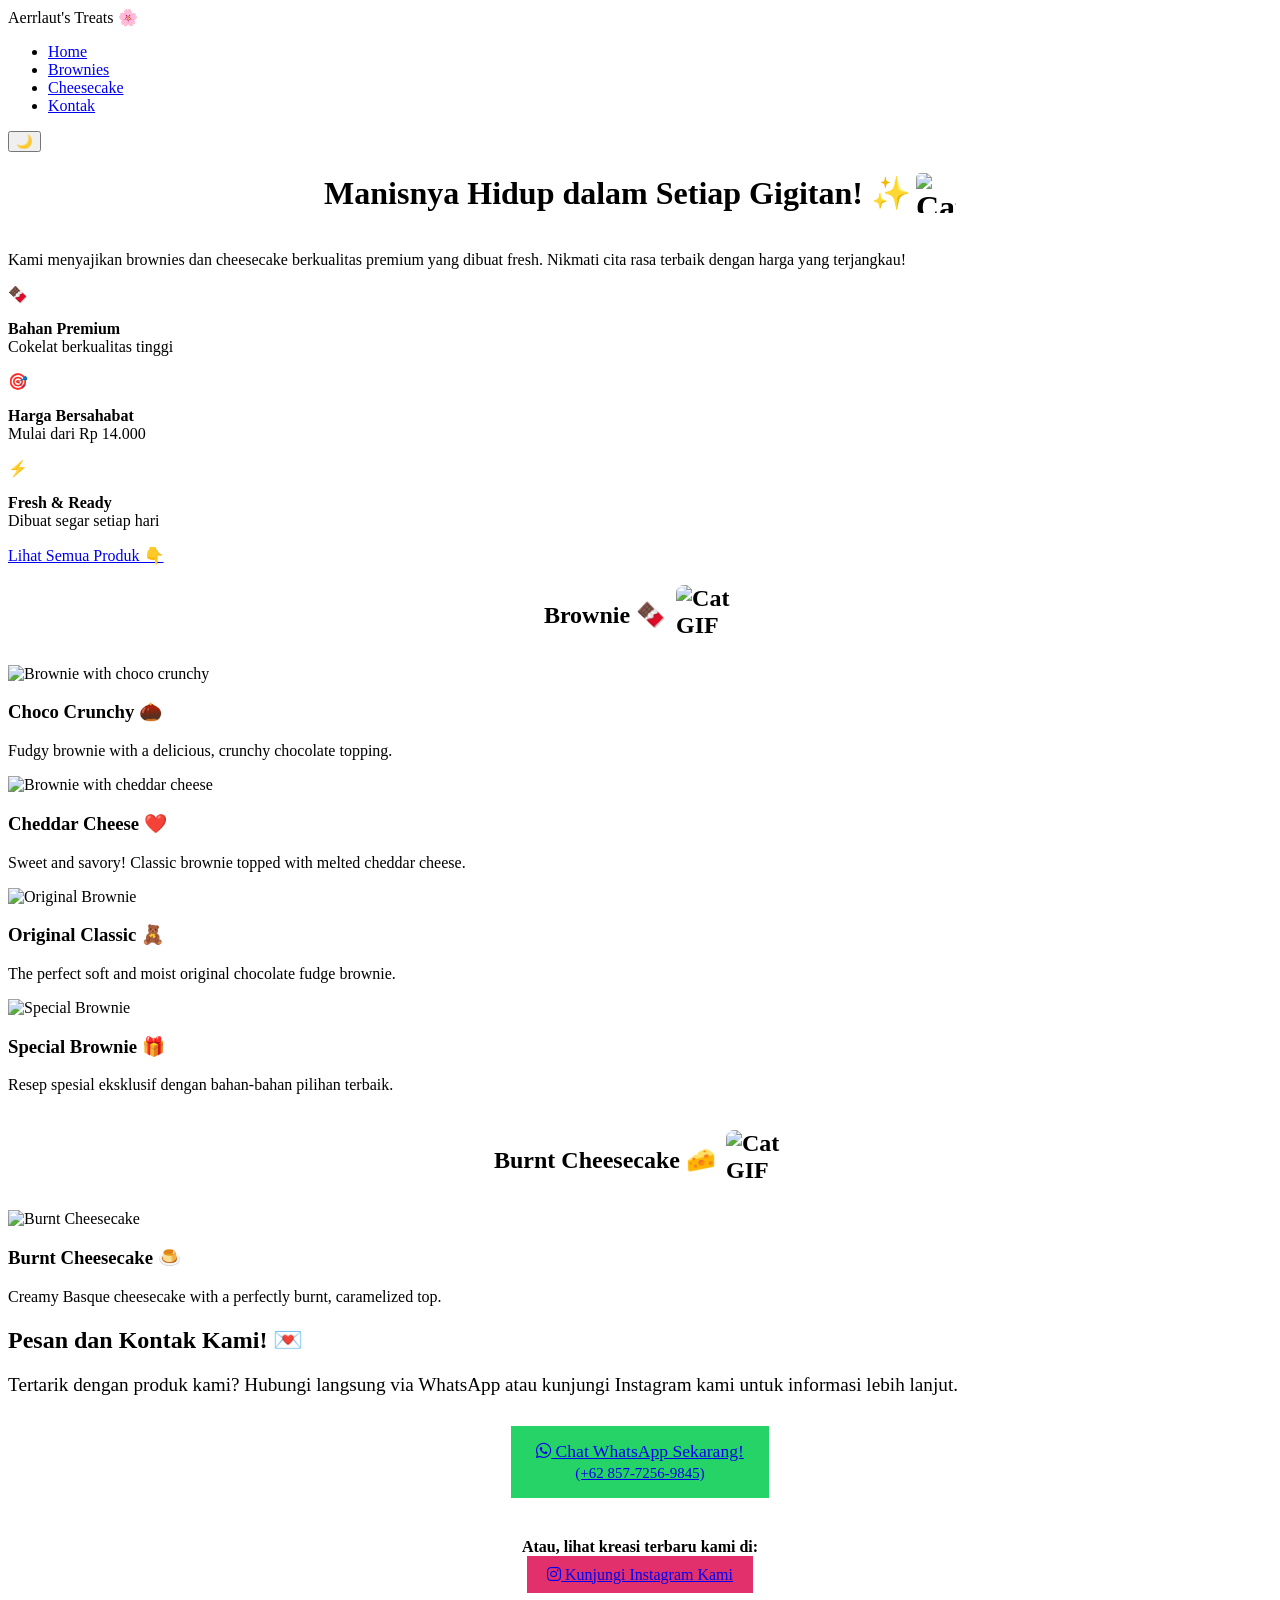
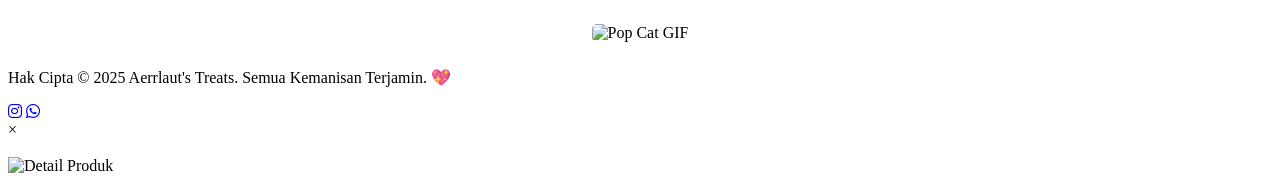
==== index.html @ cda81809 "Rename MAIN WEB/index.html to index.html" ====
<!DOCTYPE html>
<html lang="id">
<head>
    <meta charset="UTF-8">
    <meta name="viewport" content="width=device-width, initial-scale=1.0">
    <title>🍰 Aerrlaut's Treats 🌸 </title>
    <link href="https://fonts.googleapis.com/css2?family=Cabin+Sketch:wght@400;700&family=Poppins:wght@300;400;600;700&display=swap" rel="stylesheet">
    <link rel="stylesheet" href="https://cdnjs.cloudflare.com/ajax/libs/font-awesome/6.5.2/css/all.min.css">
    <link rel="stylesheet" href="style.css">
    <style>
        /* CSS tambahan untuk tampilan COMING SOON */
        .coming-soon-card {
            display: flex;
            flex-direction: column;
            justify-content: center;
            align-items: center;
            background-color: var(--color-surface);
            border-radius: 15px;
            overflow: hidden;
            box-shadow: 0 4px 12px rgba(0, 0, 0, 0.1);
            text-align: center;
            padding: 20px;
            min-height: 250px;
            color: var(--color-text-dark);
            font-family: 'Cabin Sketch', cursive;
            font-size: 1.8em;
            opacity: 0.7;
        }
        .coming-soon-card span {
            font-size: 3em;
            margin-bottom: 10px;
        }
        /* Gaya untuk GIF Gemoy (DIPERBESAR) */
        .gemoy-gif-small {
            width: 40px; /* Diperbesar dari 30px */
            height: 40px; /* Diperbesar dari 30px */
            vertical-align: middle;
            margin-left: 5px;
            border-radius: 5px;
        }
        .gemoy-gif-medium {
            width: 60px; /* Diperbesar dari 50px */
            height: 60px; /* Diperbesar dari 50px */
            vertical-align: middle;
            margin-left: 10px;
            border-radius: 8px;
        }
        .hero-content h1 {
            display: inline-flex;
            align-items: center;
            justify-content: center;
            width: 100%;
        }
        .product-gallery h2 {
            display: inline-flex;
            align-items: center;
            justify-content: center;
            width: 100%;
        }
    </style>
</head>
<body>

    <header class="main-header" id="home">
        <nav class="navbar">
            <div class="logo">Aerrlaut's Treats 🌸</div> <ul class="nav-links">
                <li><a href="#home">Home</a></li>
                <li><a href="#brownies">Brownies</a></li>
                <li><a href="#cheesecake">Cheesecake</a></li>
                <li><a href="#order">Kontak</a></li> </ul>
            <button id="theme-toggle" class="gemas-btn" aria-label="Toggle Dark Mode">🌙</button>
        </nav>
        <div class="hero-content">
            <h1>Manisnya Hidup dalam Setiap Gigitan! ✨ <img src="https://media.tenor.com/_wwJp3ncPDMAAAAi/bastisus-cat.gif" alt="Cat GIF Eating" class="gemoy-gif-small"></h1>
            <p>Kami menyajikan brownies dan cheesecake berkualitas premium yang dibuat fresh. Nikmati cita rasa terbaik dengan harga yang terjangkau!</p>
            
            <!-- Highlights/Trust Badges -->
            <div class="hero-badges">
                <div class="badge">
                    <span class="badge-icon">🍫</span>
                    <p><strong>Bahan Premium</strong><br>Cokelat berkualitas tinggi</p>
                </div>
                <div class="badge">
                    <span class="badge-icon">🎯</span>
                    <p><strong>Harga Bersahabat</strong><br>Mulai dari Rp 14.000</p>
                </div>
                <div class="badge">
                    <span class="badge-icon">⚡</span>
                    <p><strong>Fresh & Ready</strong><br>Dibuat segar setiap hari</p>
                </div>
            </div>
            
            <a href="#brownies" class="cta-button gemas-btn">Lihat Semua Produk 👇</a>
        </div>
    </header>

    <main>
        <section id="brownies" class="product-gallery">
            <h2>Brownie 🍫 <img src="https://media.tenor.com/whmiFP2zGQQAAAAi/cat-meme-cat-eat.gif" alt="Cat GIF Hungry" class="gemoy-gif-medium"></h2>
            <div class="product-grid">
                
                <div class="product-card">
                    <img src="bronis collins.jpg" alt="Brownie with choco crunchy" class="product-img" data-product-id="1">
                    <h3>Choco Crunchy 🌰</h3>
                    <p>Fudgy brownie with a delicious, crunchy chocolate topping.</p>
                </div>
                
                <div class="product-card">
                    <img src="bronis keju.jpg" alt="Brownie with cheddar cheese" class="product-img" data-product-id="2">
                    <h3>Cheddar Cheese ❤️</h3>
                    <p>Sweet and savory! Classic brownie topped with melted cheddar cheese.</p>
                </div>
                
                <div class="product-card">
                    <img src="bronis ori.jpg" alt="Original Brownie" class="product-img" data-product-id="5">
                    <h3>Original Classic 🧸</h3>
                    <p>The perfect soft and moist original chocolate fudge brownie.</p>
                </div>
                
                <div class="product-card">
                    <img src="bronis special.jpg" alt="Special Brownie" class="product-img" data-product-id="4">
                    <h3>Special Brownie 🎁</h3>
                    <p>Resep spesial eksklusif dengan bahan-bahan pilihan terbaik.</p>
                </div>
            </div>
        </section>

        <section id="cheesecake" class="product-gallery">
            <h2>Burnt Cheesecake 🧀 <img src="https://media.tenor.com/SI5tOTnHS34AAAAi/verycat-twitch-cat-twitch-emote.gif" alt="Cat GIF Cute" class="gemoy-gif-medium"></h2>
            <div class="product-grid">
                
                <div class="product-card">
                    <img src="ciskek.jpeg" alt="Burnt Cheesecake" class="product-img" data-product-id="3">
                    <h3>Burnt Cheesecake 🍮</h3>
                    <p>Creamy Basque cheesecake with a perfectly burnt, caramelized top.</p>
                </div>
            </div>
        </section>

        <section id="order" class="contact-form-section">
            <h2>Pesan dan Kontak Kami! 💌</h2>
            <p class="intro-text" style="font-size: 1.2em;">Tertarik dengan produk kami? Hubungi langsung via WhatsApp atau kunjungi Instagram kami untuk informasi lebih lanjut.</p>

            <div style="text-align: center; margin: 30px 0;">
                <a href="https://wa.me/6285772569845?text=Halo%20Aerrlaut's%20Treats,%20saya%20mau%20pesan%20kuenya!" target="_blank" class="cta-button gemas-btn wa-button" style="font-size: 1.1em; padding: 15px 25px; margin-bottom: 20px; background-color: #25D366; display: inline-block;">
                    <i class="fab fa-whatsapp"></i> Chat WhatsApp Sekarang!<br><small style="font-size: 0.85em;">(+62 857-7256-9845)</small>
                </a>
                
                <p style="margin: 20px 0 10px; font-weight: 600;">Atau, lihat kreasi terbaru kami di:</p>
                <a href="https://www.instagram.com/gynmjja?utm_source=ig_web_button_share_sheet&igsh=ZDNlZDc0MzIxNw==" target="_blank" class="cta-button gemas-btn" style="background-color: #E1306C; padding: 10px 20px;">
                    <i class="fab fa-instagram"></i> Kunjungi Instagram Kami
                </a>
            </div>
            
            <div style="text-align: center; margin-top: 20px;">
                 <img src="https://media.tenor.com/JPOhHuokpdYAAAAi/pop-cat.gif" alt="Pop Cat GIF" class="gemoy-gif-small" style="width: 50px; height: 50px; margin: 10px;"> </div>

        </section>
    </main>

    <footer class="main-footer">
        <p>Hak Cipta &copy; 2025 Aerrlaut's Treats. Semua Kemanisan Terjamin. 💖</p> <div class="social-links">
            <a href="https://www.instagram.com/gynmjja?utm_source=ig_web_button_share_sheet&igsh=ZDNlZDc0MzIxNw==" target="_blank" aria-label="Instagram"><i class="fab fa-instagram"></i></a>
            <a href="https://wa.me/6285772569845" target="_blank" aria-label="WhatsApp"><i class="fab fa-whatsapp"></i></a>
        </div>
    </footer>

    <div id="product-modal" class="modal">
        <div class="modal-content">
            <span class="close-btn">&times;</span>
            <h3 id="modal-title"></h3>
            <img id="modal-image" src="" alt="Detail Produk">
            <div id="modal-details"></div>
            <p class="modal-price"></p>
        </div>
    </div>

    <script src="script.js"></script>

</body>
</html>
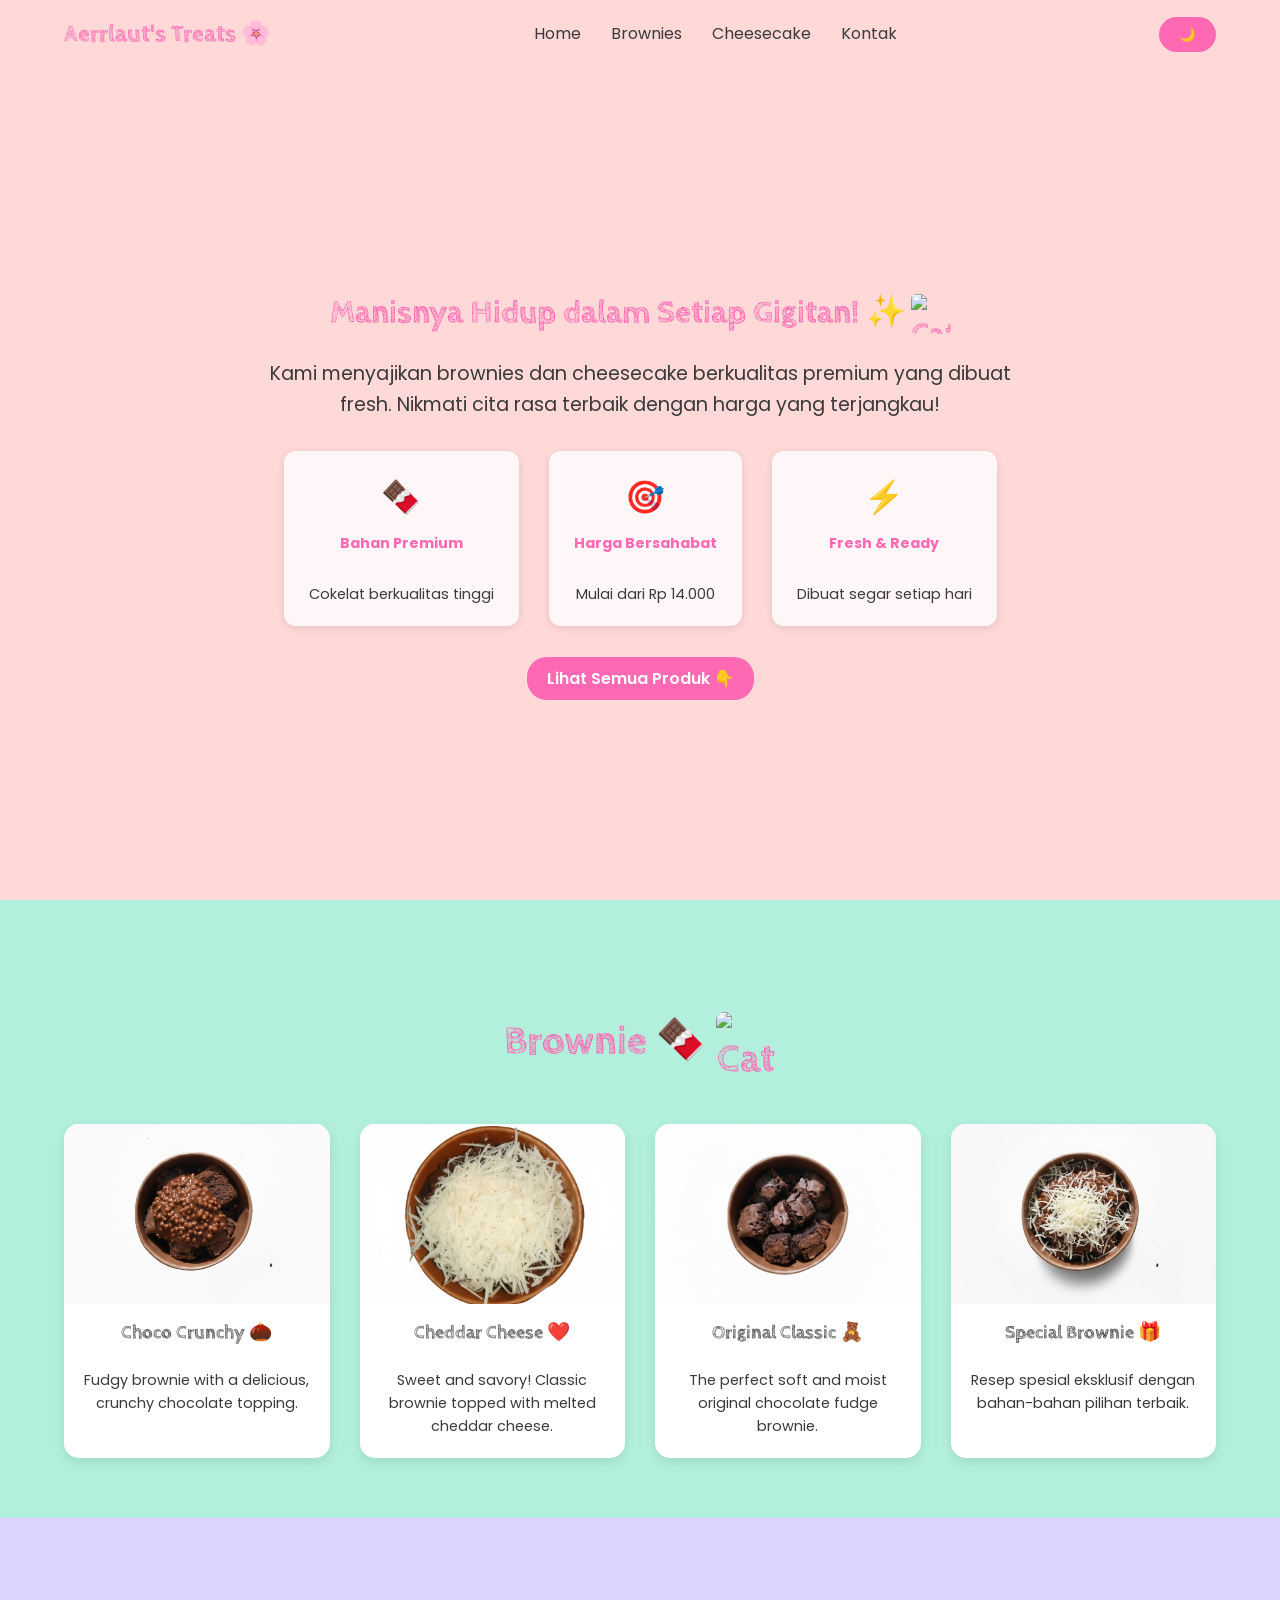
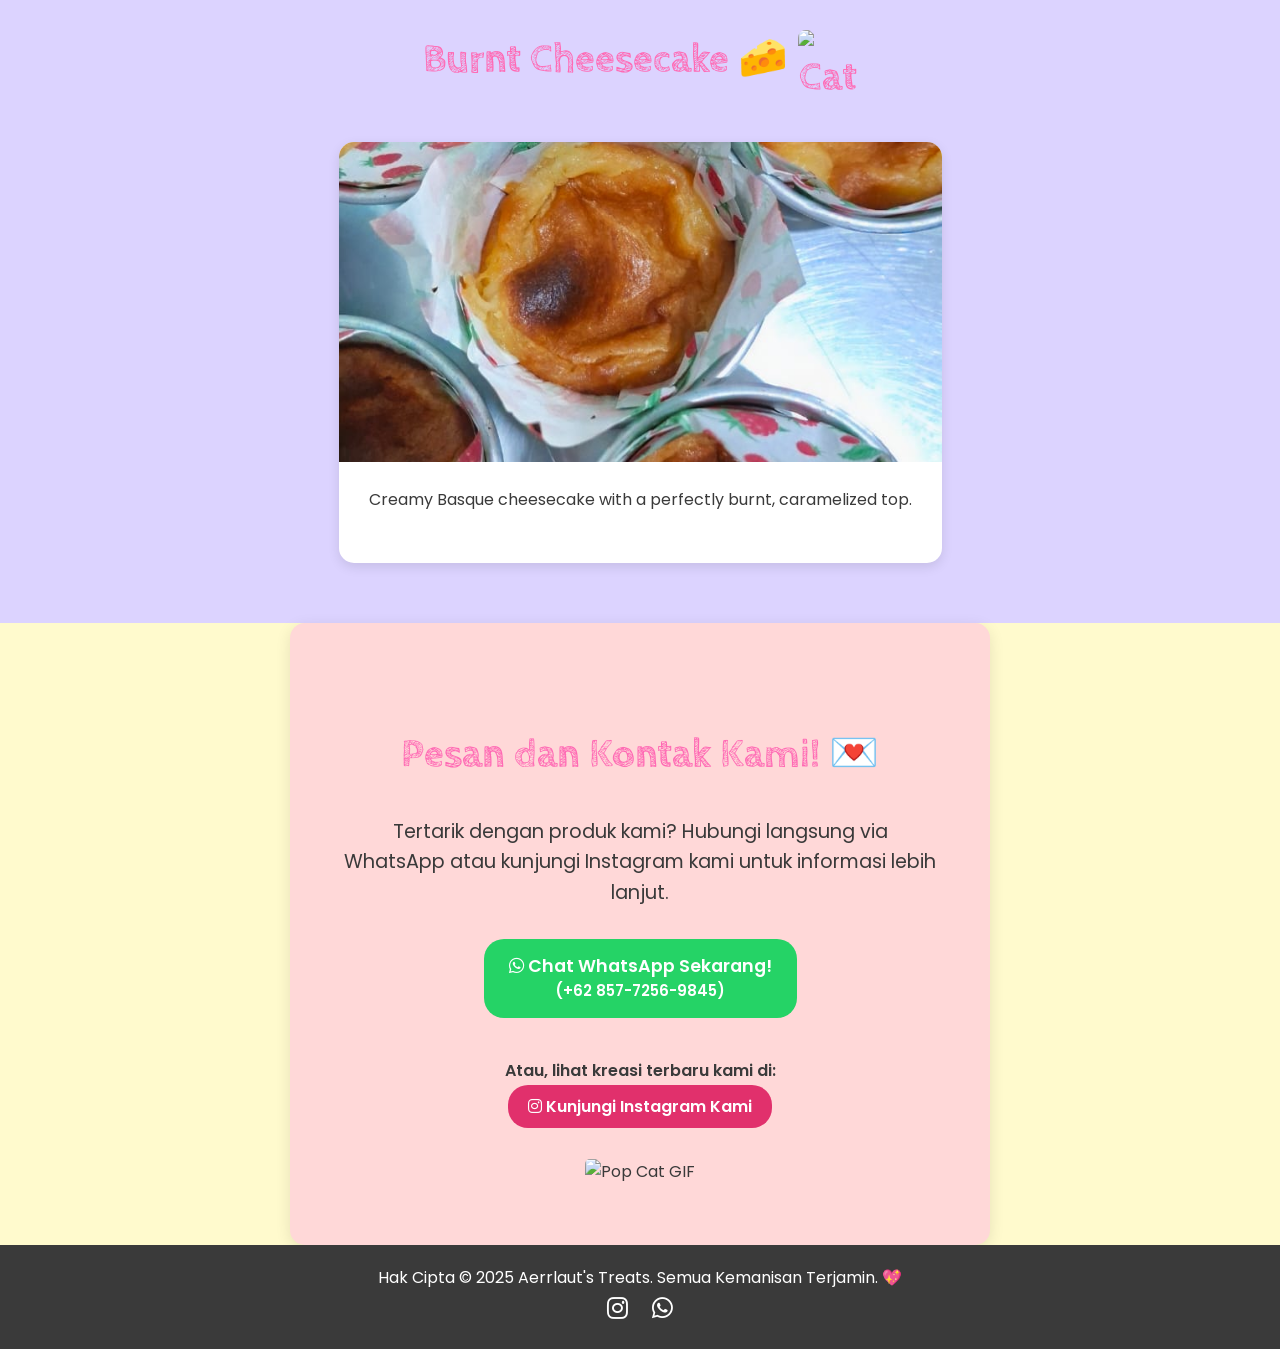
==== commit d9f36cde: "Merge branch 'main' of https://github.com/yaw-ongit/Aerrlaut-s-Treats" ====
--- a/index.html
+++ b/index.html
@@ -129,7 +129,7 @@
             <h2>Burnt Cheesecake 🧀 <img src="https://media.tenor.com/SI5tOTnHS34AAAAi/verycat-twitch-cat-twitch-emote.gif" alt="Cat GIF Cute" class="gemoy-gif-medium"></h2>
             <div class="product-grid">
                 
-                <div class="product-card">
+                <div class="product-card product-featured">
                     <img src="ciskek.jpeg" alt="Burnt Cheesecake" class="product-img" data-product-id="3">
                     <h3>Burnt Cheesecake 🍮</h3>
                     <p>Creamy Basque cheesecake with a perfectly burnt, caramelized top.</p>
--- a/style.css
+++ b/style.css
@@ -0,0 +1,445 @@
+/* Palet Warna Pastel Gemas */
+:root {
+    --color-mint: #B2F0DD; /* Mint Green */
+    --color-pink: #FFD8D8; /* Baby Pink */
+    --color-lavender: #DCD3FF; /* Lavender */
+    --color-yellow: #FFFACD; /* Pale Yellow/Cream */
+    --color-text-dark: #3a3a3a;
+    --color-text-light: #ffffff;
+    --color-accent: #ff69b4; /* Hot Pink for CTA */
+    --color-background: var(--color-yellow);
+    --color-surface: var(--color-text-light);
+}
+
+/* Mode Malam (Warna Pastel Lebih Gelap) */
+body.dark-mode {
+    --color-mint: #70b8a1;
+    --color-pink: #cc9999;
+    --color-lavender: #a699c2;
+    --color-yellow: #4c4c4c;
+    --color-text-dark: #ffffff;
+    --color-text-light: #2c2c2c;
+    --color-accent: #ffb6c1; /* Light Pink */
+    --color-background: var(--color-yellow);
+    --color-surface: var(--color-text-light);
+}
+
+/* Reset dan Tipografi */
+* {
+    margin: 0;
+    padding: 0;
+    box-sizing: border-box;
+}
+
+body {
+    font-family: 'Poppins', sans-serif;
+    color: var(--color-text-dark);
+    background-color: var(--color-background);
+    line-height: 1.6;
+    transition: background-color 0.5s ease, color 0.5s ease; /* Transisi untuk mode malam */
+}
+
+h1, h2, h3 {
+    font-family: 'Cabin Sketch', cursive; /* Font Lucu untuk Judul */
+    color: var(--color-accent);
+    text-align: center;
+    margin-bottom: 20px;
+}
+
+h2 {
+    font-size: 2.5em;
+    padding-top: 50px;
+    padding-bottom: 10px;
+}
+
+/* --- Penyesuaian Ukuran GIF (DIPINDAHKAN DARI HTML) --- */
+.gemoy-gif-small {
+    width: 40px; /* Diperbesar dari 30px */
+    height: 40px; /* Diperbesar dari 30px */
+    vertical-align: middle;
+    margin-left: 5px;
+    border-radius: 5px;
+}
+.gemoy-gif-medium {
+    width: 60px; /* Diperbesar dari 50px */
+    height: 60px; /* Diperbesar dari 50px */
+    vertical-align: middle;
+    margin-left: 10px;
+    border-radius: 8px;
+}
+
+/* Tambahan untuk GIF di bagian kontak agar mudah diakses */
+.contact-form-section .gemoy-gif-small {
+    width: 50px;
+    height: 50px;
+    margin: 10px;
+}
+/* --- Akhir Penyesuaian GIF --- */
+
+
+/* Navigasi */
+.navbar {
+    display: flex;
+    justify-content: space-between;
+    align-items: center;
+    padding: 15px 5%;
+    position: fixed;
+    width: 100%;
+    top: 0;
+    z-index: 1000;
+    background-color: transparent;
+    transition: background-color 0.3s ease, box-shadow 0.3s ease;
+}
+
+.navbar.scrolled {
+    background-color: var(--color-surface); /* Berubah warna saat scroll */
+    box-shadow: 0 2px 5px rgba(0, 0, 0, 0.1);
+}
+
+.logo {
+    font-family: 'Cabin Sketch', cursive;
+    font-size: 1.5em;
+    font-weight: 700;
+    color: var(--color-accent);
+}
+
+.nav-links {
+    list-style: none;
+    display: flex;
+}
+
+.nav-links a {
+    text-decoration: none;
+    color: var(--color-text-dark);
+    padding: 8px 15px;
+    transition: color 0.3s ease, background-color 0.3s ease;
+    border-radius: 5px;
+}
+
+.nav-links a:hover {
+    color: var(--color-surface);
+    background-color: var(--color-accent);
+}
+
+/* Tombol Gemas (CTA & Toggle) */
+.gemas-btn {
+    background-color: var(--color-accent);
+    color: var(--color-text-light);
+    border: none;
+    padding: 10px 20px;
+    border-radius: 20px;
+    font-weight: 600;
+    cursor: pointer;
+    text-decoration: none;
+    transition: all 0.3s ease;
+}
+
+/* Animasi 1: Jiggle Ringan pada Tombol */
+.gemas-btn:hover {
+    transform: scale(1.05) rotate(-2deg);
+    box-shadow: 0 4px 10px rgba(255, 105, 180, 0.5);
+    animation: jiggle 0.3s infinite alternate;
+}
+
+@keyframes jiggle {
+    from { transform: scale(1.05) rotate(-2deg); }
+    to { transform: scale(1.05) rotate(2deg); }
+}
+
+/* Header & Hero */
+.main-header {
+    background-color: var(--color-pink);
+    min-height: 100vh;
+    display: flex;
+    flex-direction: column;
+    justify-content: center;
+    align-items: center;
+    text-align: center;
+    padding-top: 80px;
+}
+
+.hero-content {
+    max-width: 800px;
+    padding: 20px;
+}
+
+.hero-content p {
+    font-size: 1.2em;
+    margin-bottom: 30px;
+}
+
+/* Hero Badges/Highlights */
+.hero-badges {
+    display: flex;
+    justify-content: center;
+    gap: 30px;
+    margin-bottom: 40px;
+    flex-wrap: wrap;
+}
+
+.badge {
+    background-color: rgba(255, 255, 255, 0.8);
+    border-radius: 12px;
+    padding: 20px 25px;
+    text-align: center;
+    min-width: 160px;
+    box-shadow: 0 2px 8px rgba(0, 0, 0, 0.1);
+    transition: transform 0.3s ease, box-shadow 0.3s ease;
+}
+
+.badge:hover {
+    transform: translateY(-5px);
+    box-shadow: 0 4px 15px rgba(0, 0, 0, 0.15);
+}
+
+.badge-icon {
+    font-size: 2em;
+    display: block;
+    margin-bottom: 10px;
+}
+
+.badge p {
+    font-size: 0.9em;
+    color: var(--color-text-dark);
+    margin: 0;
+}
+
+.badge strong {
+    display: block;
+    margin-bottom: 5px;
+    color: var(--color-accent);
+}
+
+/* Bagian Produk (Galeri) */
+section {
+    padding: 60px 5%;
+    background-color: var(--color-surface);
+}
+
+#brownies {
+    background-color: var(--color-mint);
+}
+
+#cheesecake {
+    background-color: var(--color-lavender);
+}
+
+.product-gallery h2 {
+    margin-bottom: 40px;
+}
+
+/* Responsif dengan Grid */
+.product-grid {
+    display: grid;
+    grid-template-columns: repeat(auto-fit, minmax(250px, 1fr)); /* Disesuaikan agar muat 4 kolom */
+    gap: 30px;
+}
+
+.product-card {
+    background-color: var(--color-surface);
+    border-radius: 15px;
+    overflow: hidden;
+    box-shadow: 0 4px 12px rgba(0, 0, 0, 0.1);
+    text-align: center;
+    padding-bottom: 20px;
+    transition: transform 0.3s ease, box-shadow 0.3s ease;
+}
+
+.product-card img {
+    width: 100%;
+    height: 180px;
+    object-fit: cover;
+    display: block;
+    cursor: pointer;
+    transition: transform 0.4s ease;
+}
+
+/* Styling untuk featured product (mis. Burnt Cheesecake) */
+.product-card.product-featured {
+    /* ambil seluruh lebar grid dan batasi maksimalnya, lalu pusatkan */
+    grid-column: 1 / -1;
+    max-width: 900px;
+    margin: 0 auto;
+}
+
+.product-card.product-featured img {
+    height: 320px; /* lebih besar untuk banner */
+    object-fit: cover;
+}
+
+/* Hilangkan judul duplikat di dalam kartu featured karena section sudah punya heading */
+.product-card.product-featured h3 {
+    display: none;
+}
+
+.product-card.product-featured p {
+    padding: 25px 30px 30px;
+    font-size: 1em;
+    color: var(--color-text-dark);
+}
+
+/* Animasi 2: Bounce Ringan pada Gambar Produk */
+.product-card img:hover {
+    transform: scale(1.03);
+}
+
+.product-card:hover {
+    transform: translateY(-5px);
+    box-shadow: 0 8px 20px rgba(0, 0, 0, 0.2);
+}
+
+.product-card h3 {
+    margin-top: 15px;
+    color: var(--color-text-dark);
+}
+
+.product-card p {
+    padding: 0 15px;
+    font-size: 0.9em;
+}
+
+/* Kontak & Pemesanan (Disesuaikan untuk HANYA KONTAK) */
+.contact-form-section {
+    background-color: var(--color-pink);
+    text-align: center;
+    max-width: 700px;
+    margin: 0 auto;
+    padding: 50px;
+    border-radius: 15px;
+    box-shadow: 0 4px 15px rgba(0, 0, 0, 0.1);
+}
+
+.wa-link-text {
+    margin-bottom: 30px;
+    display: block;
+}
+
+.wa-button {
+    /* Hanya penyesuaian untuk tombol besar di bagian kontak */
+    background-color: #25D366; /* WhatsApp Green */
+    transition: transform 0.3s ease;
+    display: inline-block;
+    max-width: 100%;
+    white-space: normal;
+    line-height: 1.4;
+}
+
+.wa-button:hover {
+    background-color: #1FAF55; /* Slightly darker green */
+}
+
+/* Footer */
+.main-footer {
+    background-color: var(--color-text-dark);
+    color: var(--color-text-light);
+    text-align: center;
+    padding: 20px;
+}
+
+.social-links a {
+    color: var(--color-text-light);
+    font-size: 1.5em;
+    margin: 0 10px;
+    transition: color 0.3s ease;
+}
+
+/* Animasi 3: Perubahan Warna pada Ikon Sosial */
+.social-links a:hover {
+    color: var(--color-accent);
+}
+
+/* MODAL / POPUP */
+.modal {
+    display: none;
+    position: fixed;
+    z-index: 2000;
+    left: 0;
+    top: 0;
+    width: 100%;
+    height: 100%;
+    overflow: auto;
+    background-color: rgba(0, 0, 0, 0.4);
+    backdrop-filter: blur(5px);
+}
+
+.modal-content {
+    background-color: var(--color-surface);
+    margin: 10% auto;
+    padding: 30px;
+    border-radius: 20px;
+    box-shadow: 0 5px 15px rgba(0, 0, 0, 0.3);
+    max-width: 500px;
+    text-align: center;
+    position: relative;
+    transform: scale(0.8);
+    opacity: 0;
+    animation: modalPop 0.3s forwards;
+}
+
+@keyframes modalPop {
+    to {
+        transform: scale(1);
+        opacity: 1;
+    }
+}
+
+.close-btn {
+    color: var(--color-text-dark);
+    float: right;
+    font-size: 28px;
+    font-weight: bold;
+    transition: color 0.2s ease;
+}
+
+.close-btn:hover,
+.close-btn:focus {
+    color: var(--color-accent);
+    text-decoration: none;
+    cursor: pointer;
+}
+
+#modal-image {
+    max-width: 100%;
+    height: auto;
+    border-radius: 10px;
+    margin: 15px 0;
+}
+
+/* Media Queries untuk Responsif */
+@media (max-width: 768px) {
+    .navbar {
+        padding: 15px 3%;
+    }
+
+    .nav-links {
+        display: none; /* Sembunyikan Navigasi di Mobile (Bisa diganti menu burger jika perlu) */
+    }
+
+    .hero-content h1 {
+        font-size: 2.5em;
+    }
+
+    .hero-badges {
+        gap: 15px;
+        margin-bottom: 30px;
+    }
+
+    .badge {
+        min-width: 140px;
+        padding: 15px 15px;
+    }
+
+    .badge-icon {
+        font-size: 1.5em;
+        margin-bottom: 8px;
+    }
+
+    .contact-form-section {
+        padding: 30px;
+        margin: 0 3%;
+    }
+    
+    .product-grid {
+        grid-template-columns: repeat(auto-fit, minmax(180px, 1fr));
+    }
+}
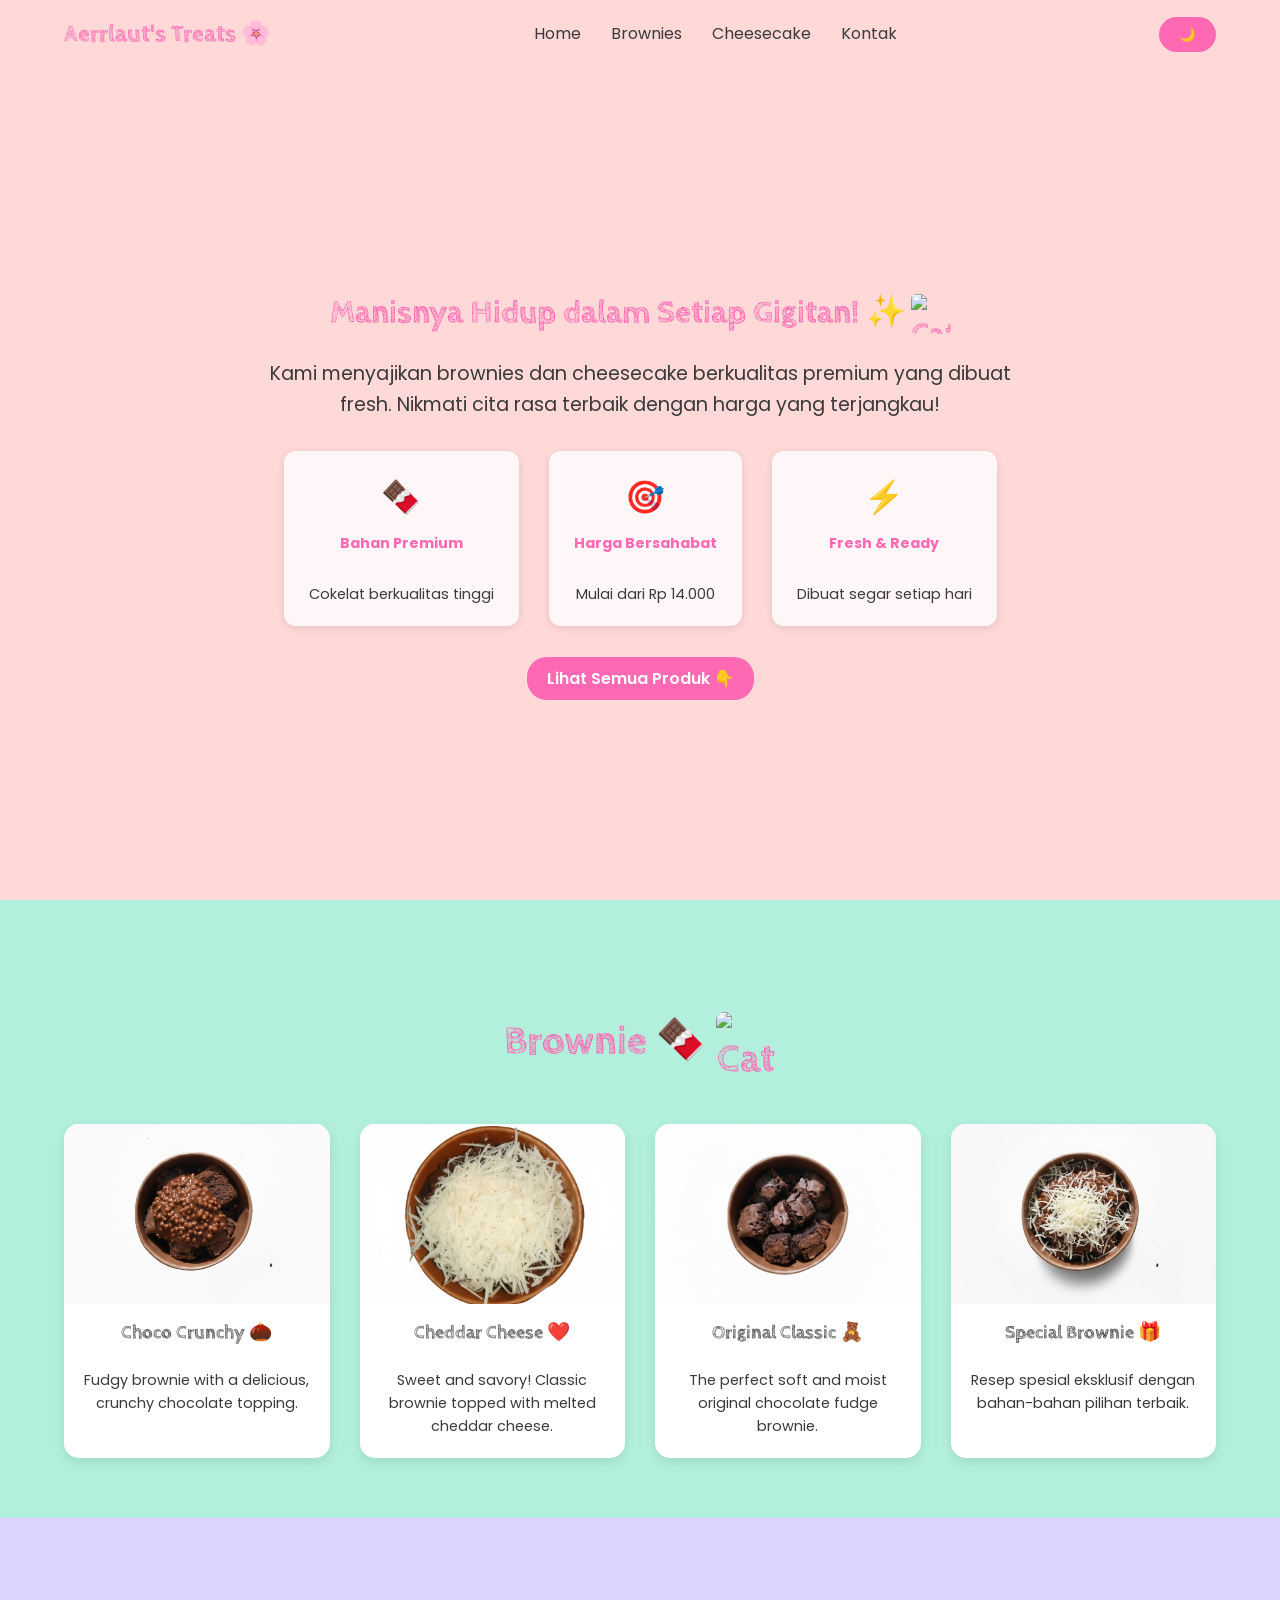
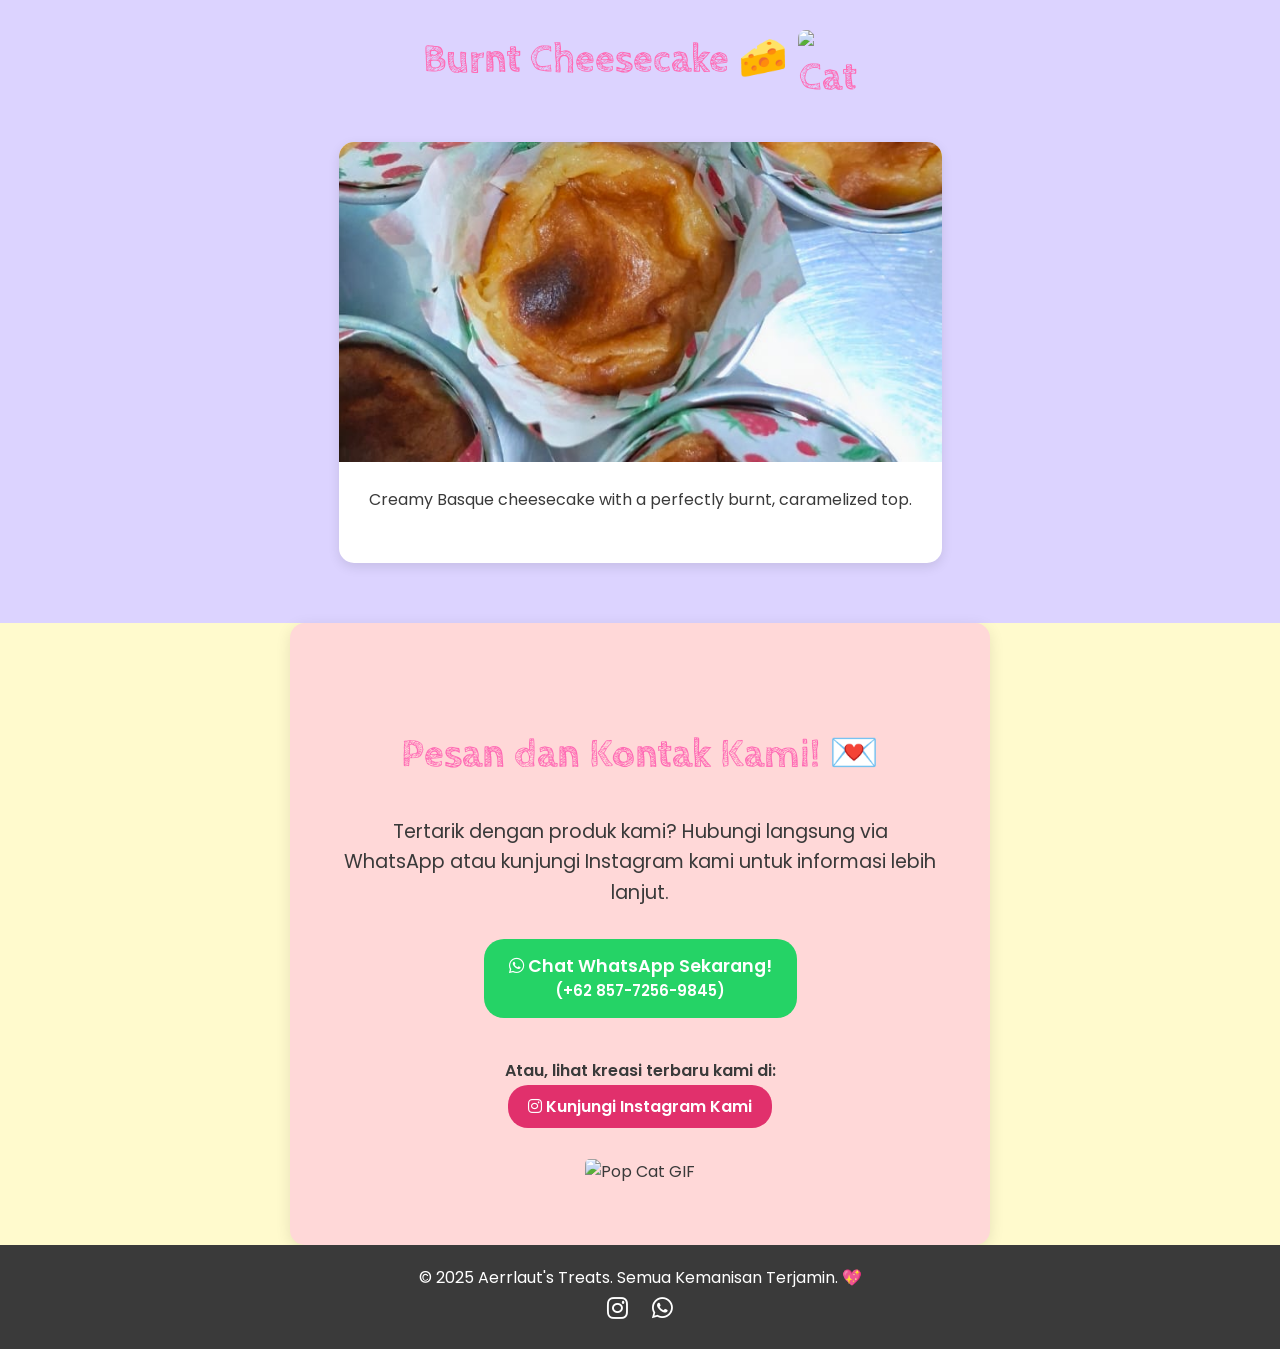
==== commit 361bc220: "delete credit" ====
--- a/index.html
+++ b/index.html
@@ -159,7 +159,7 @@
     </main>
 
     <footer class="main-footer">
-        <p>Hak Cipta &copy; 2025 Aerrlaut's Treats. Semua Kemanisan Terjamin. 💖</p> <div class="social-links">
+        <p> &copy; 2025 Aerrlaut's Treats. Semua Kemanisan Terjamin. 💖</p> <div class="social-links">
             <a href="https://www.instagram.com/gynmjja?utm_source=ig_web_button_share_sheet&igsh=ZDNlZDc0MzIxNw==" target="_blank" aria-label="Instagram"><i class="fab fa-instagram"></i></a>
             <a href="https://wa.me/6285772569845" target="_blank" aria-label="WhatsApp"><i class="fab fa-whatsapp"></i></a>
         </div>
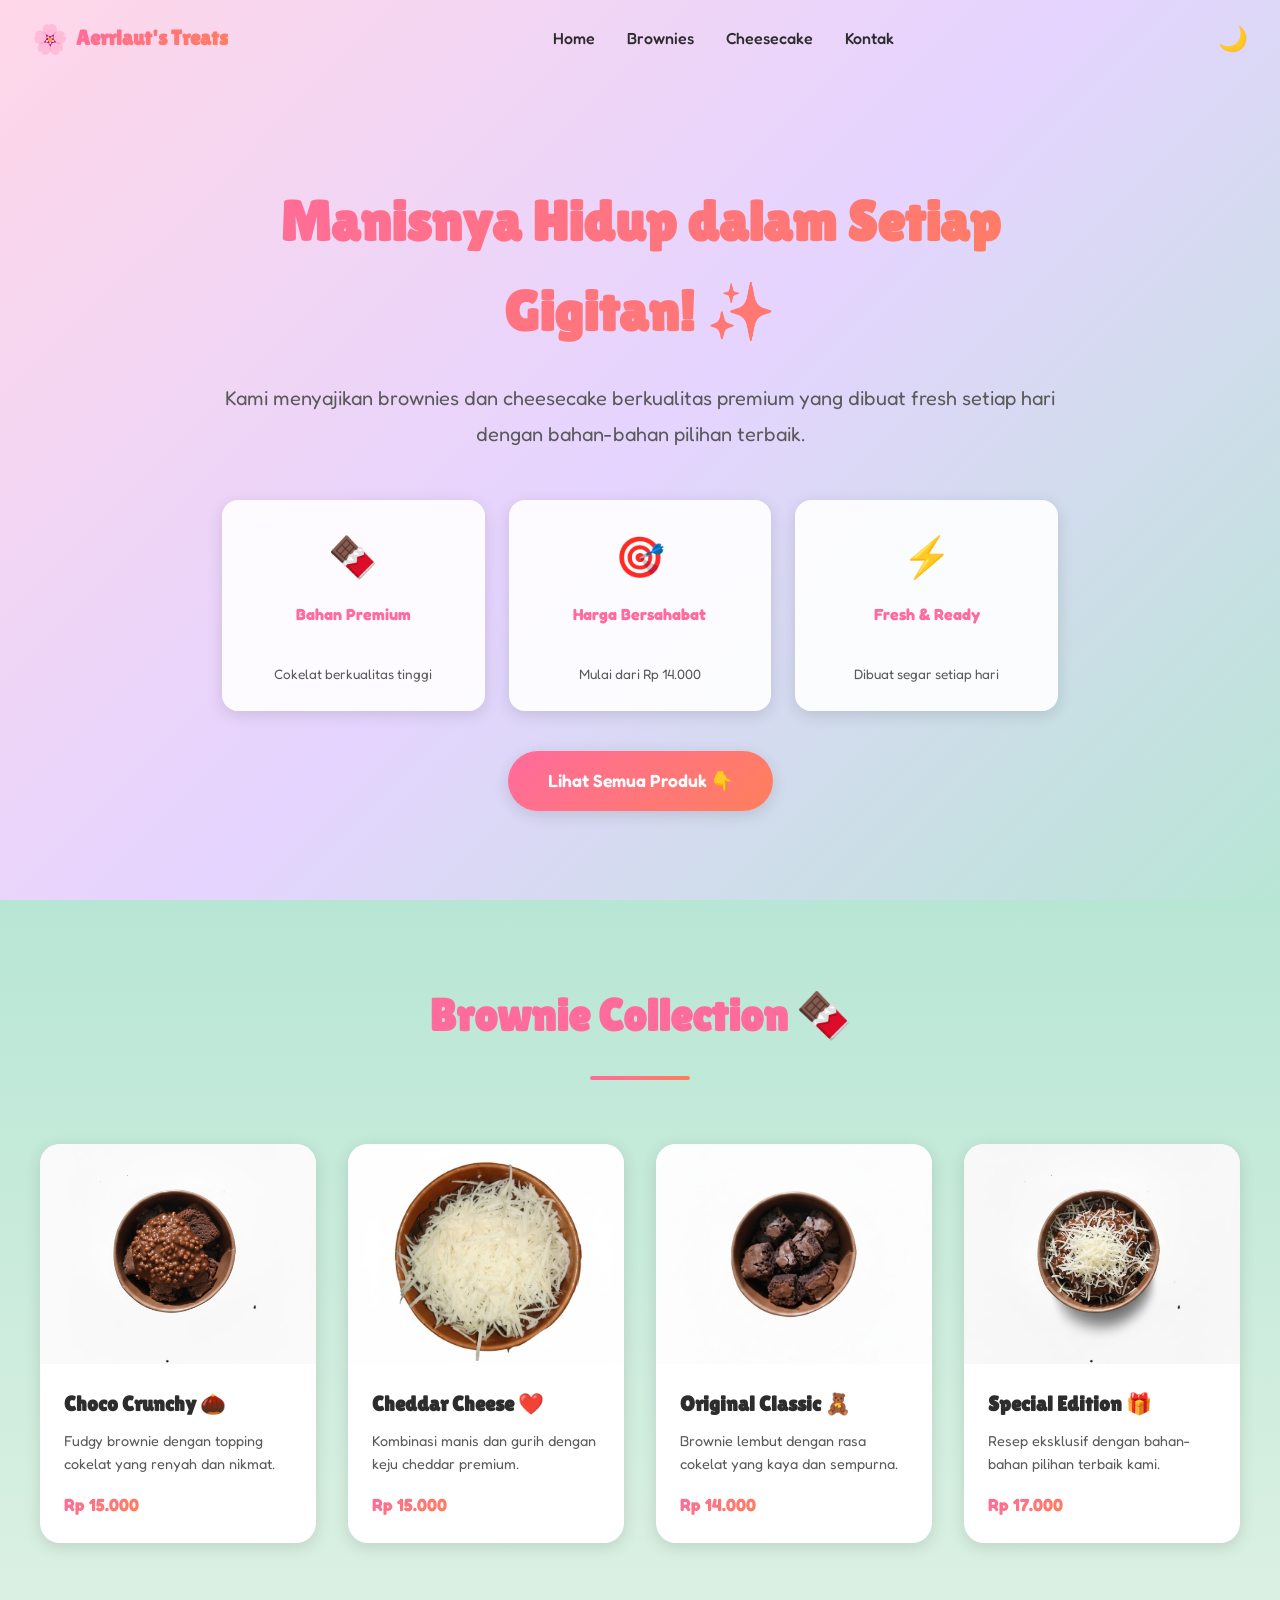
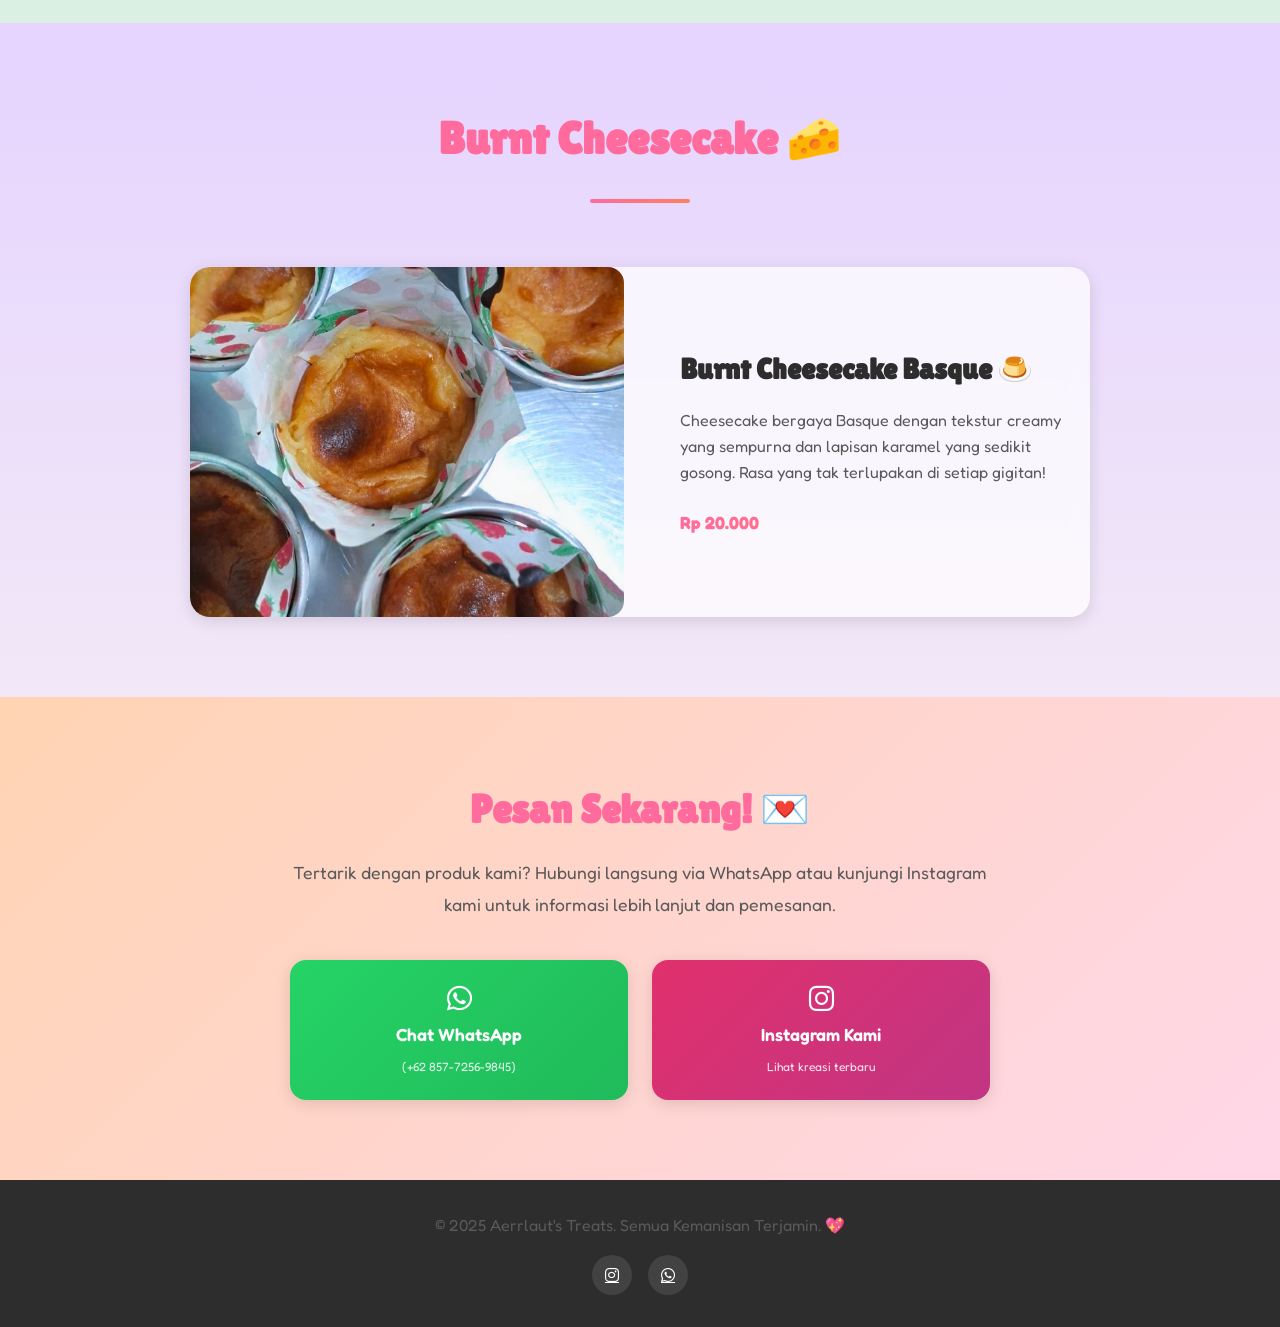
==== commit 5650302d: "ganti style" ====
--- a/index.html
+++ b/index.html
@@ -3,175 +3,192 @@
 <head>
     <meta charset="UTF-8">
     <meta name="viewport" content="width=device-width, initial-scale=1.0">
-    <title>🍰 Aerrlaut's Treats 🌸 </title>
-    <link href="https://fonts.googleapis.com/css2?family=Cabin+Sketch:wght@400;700&family=Poppins:wght@300;400;600;700&display=swap" rel="stylesheet">
+    <title>🍰 Aerrlaut's Treats 🌸</title>
+    <link href="https://fonts.googleapis.com/css2?family=Fredoka:wght@400;500;600;700&family=Lilita+One&display=swap" rel="stylesheet">
     <link rel="stylesheet" href="https://cdnjs.cloudflare.com/ajax/libs/font-awesome/6.5.2/css/all.min.css">
     <link rel="stylesheet" href="style.css">
-    <style>
-        /* CSS tambahan untuk tampilan COMING SOON */
-        .coming-soon-card {
-            display: flex;
-            flex-direction: column;
-            justify-content: center;
-            align-items: center;
-            background-color: var(--color-surface);
-            border-radius: 15px;
-            overflow: hidden;
-            box-shadow: 0 4px 12px rgba(0, 0, 0, 0.1);
-            text-align: center;
-            padding: 20px;
-            min-height: 250px;
-            color: var(--color-text-dark);
-            font-family: 'Cabin Sketch', cursive;
-            font-size: 1.8em;
-            opacity: 0.7;
-        }
-        .coming-soon-card span {
-            font-size: 3em;
-            margin-bottom: 10px;
-        }
-        /* Gaya untuk GIF Gemoy (DIPERBESAR) */
-        .gemoy-gif-small {
-            width: 40px; /* Diperbesar dari 30px */
-            height: 40px; /* Diperbesar dari 30px */
-            vertical-align: middle;
-            margin-left: 5px;
-            border-radius: 5px;
-        }
-        .gemoy-gif-medium {
-            width: 60px; /* Diperbesar dari 50px */
-            height: 60px; /* Diperbesar dari 50px */
-            vertical-align: middle;
-            margin-left: 10px;
-            border-radius: 8px;
-        }
-        .hero-content h1 {
-            display: inline-flex;
-            align-items: center;
-            justify-content: center;
-            width: 100%;
-        }
-        .product-gallery h2 {
-            display: inline-flex;
-            align-items: center;
-            justify-content: center;
-            width: 100%;
-        }
-    </style>
 </head>
 <body>
 
     <header class="main-header" id="home">
         <nav class="navbar">
-            <div class="logo">Aerrlaut's Treats 🌸</div> <ul class="nav-links">
+            <div class="logo">
+                <span class="logo-emoji">🌸</span>
+                <span class="logo-text">Aerrlaut's Treats</span>
+            </div>
+            <ul class="nav-links">
                 <li><a href="#home">Home</a></li>
                 <li><a href="#brownies">Brownies</a></li>
                 <li><a href="#cheesecake">Cheesecake</a></li>
-                <li><a href="#order">Kontak</a></li> </ul>
-            <button id="theme-toggle" class="gemas-btn" aria-label="Toggle Dark Mode">🌙</button>
+                <li><a href="#order">Kontak</a></li>
+            </ul>
+            <button id="theme-toggle" class="theme-btn" aria-label="Toggle Dark Mode">🌙</button>
         </nav>
+
         <div class="hero-content">
-            <h1>Manisnya Hidup dalam Setiap Gigitan! ✨ <img src="https://media.tenor.com/_wwJp3ncPDMAAAAi/bastisus-cat.gif" alt="Cat GIF Eating" class="gemoy-gif-small"></h1>
-            <p>Kami menyajikan brownies dan cheesecake berkualitas premium yang dibuat fresh. Nikmati cita rasa terbaik dengan harga yang terjangkau!</p>
-            
-            <!-- Highlights/Trust Badges -->
+            <div class="hero-text">
+                <h1 class="hero-title">Manisnya Hidup dalam Setiap Gigitan! ✨</h1>
+                <p class="hero-subtitle">Kami menyajikan brownies dan cheesecake berkualitas premium yang dibuat fresh setiap hari dengan bahan-bahan pilihan terbaik.</p>
+            </div>
+
             <div class="hero-badges">
                 <div class="badge">
                     <span class="badge-icon">🍫</span>
-                    <p><strong>Bahan Premium</strong><br>Cokelat berkualitas tinggi</p>
+                    <p><strong>Bahan Premium</strong><br><span class="badge-detail">Cokelat berkualitas tinggi</span></p>
                 </div>
                 <div class="badge">
                     <span class="badge-icon">🎯</span>
-                    <p><strong>Harga Bersahabat</strong><br>Mulai dari Rp 14.000</p>
+                    <p><strong>Harga Bersahabat</strong><br><span class="badge-detail">Mulai dari Rp 14.000</span></p>
                 </div>
                 <div class="badge">
                     <span class="badge-icon">⚡</span>
-                    <p><strong>Fresh & Ready</strong><br>Dibuat segar setiap hari</p>
+                    <p><strong>Fresh & Ready</strong><br><span class="badge-detail">Dibuat segar setiap hari</span></p>
                 </div>
             </div>
-            
-            <a href="#brownies" class="cta-button gemas-btn">Lihat Semua Produk 👇</a>
+
+            <a href="#brownies" class="cta-button">Lihat Semua Produk 👇</a>
         </div>
     </header>
 
     <main>
         <section id="brownies" class="product-gallery">
-            <h2>Brownie 🍫 <img src="https://media.tenor.com/whmiFP2zGQQAAAAi/cat-meme-cat-eat.gif" alt="Cat GIF Hungry" class="gemoy-gif-medium"></h2>
+            <div class="section-header">
+                <h2 class="section-title">Brownie Collection 🍫</h2>
+                <div class="section-divider"></div>
+            </div>
             <div class="product-grid">
                 
                 <div class="product-card">
-                    <img src="bronis collins.jpg" alt="Brownie with choco crunchy" class="product-img" data-product-id="1">
-                    <h3>Choco Crunchy 🌰</h3>
-                    <p>Fudgy brownie with a delicious, crunchy chocolate topping.</p>
+                    <div class="product-image-wrapper">
+                        <img src="bronis collins.jpg" alt="Brownie Choco Crunchy" class="product-img" data-product-id="1">
+                        <div class="product-overlay">
+                            <span class="product-label">Favorit</span>
+                        </div>
+                    </div>
+                    <div class="product-info">
+                        <h3>Choco Crunchy 🌰</h3>
+                        <p>Fudgy brownie dengan topping cokelat yang renyah dan nikmat.</p>
+                        <span class="price">Rp 15.000</span>
+                    </div>
                 </div>
-                
+
                 <div class="product-card">
-                    <img src="bronis keju.jpg" alt="Brownie with cheddar cheese" class="product-img" data-product-id="2">
-                    <h3>Cheddar Cheese ❤️</h3>
-                    <p>Sweet and savory! Classic brownie topped with melted cheddar cheese.</p>
+                    <div class="product-image-wrapper">
+                        <img src="bronis keju.jpg" alt="Brownie Cheddar Cheese" class="product-img" data-product-id="2">
+                        <div class="product-overlay">
+                            <span class="product-label">Unik</span>
+                        </div>
+                    </div>
+                    <div class="product-info">
+                        <h3>Cheddar Cheese ❤️</h3>
+                        <p>Kombinasi manis dan gurih dengan keju cheddar premium.</p>
+                        <span class="price">Rp 15.000</span>
+                    </div>
                 </div>
-                
+
                 <div class="product-card">
-                    <img src="bronis ori.jpg" alt="Original Brownie" class="product-img" data-product-id="5">
-                    <h3>Original Classic 🧸</h3>
-                    <p>The perfect soft and moist original chocolate fudge brownie.</p>
+                    <div class="product-image-wrapper">
+                        <img src="bronis ori.jpg" alt="Brownie Original" class="product-img" data-product-id="5">
+                        <div class="product-overlay">
+                            <span class="product-label">Klasik</span>
+                        </div>
+                    </div>
+                    <div class="product-info">
+                        <h3>Original Classic 🧸</h3>
+                        <p>Brownie lembut dengan rasa cokelat yang kaya dan sempurna.</p>
+                        <span class="price">Rp 14.000</span>
+                    </div>
                 </div>
-                
+
                 <div class="product-card">
-                    <img src="bronis special.jpg" alt="Special Brownie" class="product-img" data-product-id="4">
-                    <h3>Special Brownie 🎁</h3>
-                    <p>Resep spesial eksklusif dengan bahan-bahan pilihan terbaik.</p>
+                    <div class="product-image-wrapper">
+                        <img src="bronis special.jpg" alt="Brownie Special" class="product-img" data-product-id="4">
+                        <div class="product-overlay">
+                            <span class="product-label">Spesial</span>
+                        </div>
+                    </div>
+                    <div class="product-info">
+                        <h3>Special Edition 🎁</h3>
+                        <p>Resep eksklusif dengan bahan-bahan pilihan terbaik kami.</p>
+                        <span class="price">Rp 17.000</span>
+                    </div>
                 </div>
             </div>
         </section>
 
         <section id="cheesecake" class="product-gallery">
-            <h2>Burnt Cheesecake 🧀 <img src="https://media.tenor.com/SI5tOTnHS34AAAAi/verycat-twitch-cat-twitch-emote.gif" alt="Cat GIF Cute" class="gemoy-gif-medium"></h2>
+            <div class="section-header">
+                <h2 class="section-title">Burnt Cheesecake 🧀</h2>
+                <div class="section-divider"></div>
+            </div>
             <div class="product-grid">
-                
                 <div class="product-card product-featured">
-                    <img src="ciskek.jpeg" alt="Burnt Cheesecake" class="product-img" data-product-id="3">
-                    <h3>Burnt Cheesecake 🍮</h3>
-                    <p>Creamy Basque cheesecake with a perfectly burnt, caramelized top.</p>
+                    <div class="product-image-wrapper">
+                        <img src="ciskek.jpeg" alt="Burnt Cheesecake" class="product-img" data-product-id="3">
+                        <div class="product-overlay featured-overlay">
+                            <span class="product-label premium">Premium</span>
+                        </div>
+                    </div>
+                    <div class="product-info featured-info">
+                        <h3>Burnt Cheesecake Basque 🍮</h3>
+                        <p>Cheesecake bergaya Basque dengan tekstur creamy yang sempurna dan lapisan karamel yang sedikit gosong. Rasa yang tak terlupakan di setiap gigitan!</p>
+                        <span class="price">Rp 20.000</span>
+                    </div>
                 </div>
             </div>
         </section>
 
-        <section id="order" class="contact-form-section">
-            <h2>Pesan dan Kontak Kami! 💌</h2>
-            <p class="intro-text" style="font-size: 1.2em;">Tertarik dengan produk kami? Hubungi langsung via WhatsApp atau kunjungi Instagram kami untuk informasi lebih lanjut.</p>
+        <section id="order" class="contact-section">
+            <div class="contact-wrapper">
+                <div class="contact-header">
+                    <h2>Pesan Sekarang! 💌</h2>
+                    <p>Tertarik dengan produk kami? Hubungi langsung via WhatsApp atau kunjungi Instagram kami untuk informasi lebih lanjut dan pemesanan.</p>
+                </div>
 
-            <div style="text-align: center; margin: 30px 0;">
-                <a href="https://wa.me/6285772569845?text=Halo%20Aerrlaut's%20Treats,%20saya%20mau%20pesan%20kuenya!" target="_blank" class="cta-button gemas-btn wa-button" style="font-size: 1.1em; padding: 15px 25px; margin-bottom: 20px; background-color: #25D366; display: inline-block;">
-                    <i class="fab fa-whatsapp"></i> Chat WhatsApp Sekarang!<br><small style="font-size: 0.85em;">(+62 857-7256-9845)</small>
-                </a>
-                
-                <p style="margin: 20px 0 10px; font-weight: 600;">Atau, lihat kreasi terbaru kami di:</p>
-                <a href="https://www.instagram.com/gynmjja?utm_source=ig_web_button_share_sheet&igsh=ZDNlZDc0MzIxNw==" target="_blank" class="cta-button gemas-btn" style="background-color: #E1306C; padding: 10px 20px;">
-                    <i class="fab fa-instagram"></i> Kunjungi Instagram Kami
-                </a>
+                <div class="contact-buttons">
+                    <a href="https://wa.me/6285772569845?text=Halo%20Aerrlaut's%20Treats,%20saya%20mau%20pesan%20kuenya!" target="_blank" class="contact-btn whatsapp-btn">
+                        <i class="fab fa-whatsapp"></i> Chat WhatsApp
+                        <span class="btn-subtitle">(+62 857-7256-9845)</span>
+                    </a>
+                    
+                    <a href="https://www.instagram.com/gynmjja?utm_source=ig_web_button_share_sheet&igsh=ZDNlZDc0MzIxNw==" target="_blank" class="contact-btn instagram-btn">
+                        <i class="fab fa-instagram"></i> Instagram Kami
+                        <span class="btn-subtitle">Lihat kreasi terbaru</span>
+                    </a>
+                </div>
             </div>
-            
-            <div style="text-align: center; margin-top: 20px;">
-                 <img src="https://media.tenor.com/JPOhHuokpdYAAAAi/pop-cat.gif" alt="Pop Cat GIF" class="gemoy-gif-small" style="width: 50px; height: 50px; margin: 10px;"> </div>
-
         </section>
     </main>
 
     <footer class="main-footer">
-        <p> &copy; 2025 Aerrlaut's Treats. Semua Kemanisan Terjamin. 💖</p> <div class="social-links">
-            <a href="https://www.instagram.com/gynmjja?utm_source=ig_web_button_share_sheet&igsh=ZDNlZDc0MzIxNw==" target="_blank" aria-label="Instagram"><i class="fab fa-instagram"></i></a>
-            <a href="https://wa.me/6285772569845" target="_blank" aria-label="WhatsApp"><i class="fab fa-whatsapp"></i></a>
+        <div class="footer-content">
+            <p>&copy; 2025 Aerrlaut's Treats. Semua Kemanisan Terjamin. 💖</p>
+            <div class="social-links">
+                <a href="https://www.instagram.com/gynmjja?utm_source=ig_web_button_share_sheet&igsh=ZDNlZDc0MzIxNw==" target="_blank" aria-label="Instagram">
+                    <i class="fab fa-instagram"></i>
+                </a>
+                <a href="https://wa.me/6285772569845" target="_blank" aria-label="WhatsApp">
+                    <i class="fab fa-whatsapp"></i>
+                </a>
+            </div>
         </div>
     </footer>
 
     <div id="product-modal" class="modal">
+        <div class="modal-overlay"></div>
         <div class="modal-content">
             <span class="close-btn">&times;</span>
-            <h3 id="modal-title"></h3>
-            <img id="modal-image" src="" alt="Detail Produk">
-            <div id="modal-details"></div>
-            <p class="modal-price"></p>
+            <div class="modal-body">
+                <img id="modal-image" src="/placeholder.svg" alt="Detail Produk" class="modal-image">
+                <div class="modal-text">
+                    <h3 id="modal-title"></h3>
+                    <div id="modal-details"></div>
+                    <p class="modal-price"></p>
+                    <a href="https://wa.me/6285772569845?text=Halo%20Aerrlaut's%20Treats,%20saya%20mau%20pesan%20kuenya!" target="_blank" class="modal-button">
+                        Pesan Sekarang 🛒
+                    </a>
+                </div>
+            </div>
         </div>
     </div>
 
--- a/style.css
+++ b/style.css
@@ -1,354 +1,634 @@
-/* Palet Warna Pastel Gemas */
+/* ===== DESIGN TOKENS - PASTEL COLOR SYSTEM ===== */
 :root {
-    --color-mint: #B2F0DD; /* Mint Green */
-    --color-pink: #FFD8D8; /* Baby Pink */
-    --color-lavender: #DCD3FF; /* Lavender */
-    --color-yellow: #FFFACD; /* Pale Yellow/Cream */
-    --color-text-dark: #3a3a3a;
-    --color-text-light: #ffffff;
-    --color-accent: #ff69b4; /* Hot Pink for CTA */
-    --color-background: var(--color-yellow);
-    --color-surface: var(--color-text-light);
-}
-
-/* Mode Malam (Warna Pastel Lebih Gelap) */
+    /* Light Mode - Pastel Palette */
+    --color-mint: #B8E6D5;
+    --color-pink: #FFD7E8;
+    --color-lavender: #E5D4FF;
+    --color-peach: #FFD4B3;
+    --color-cream: #FFFBF0;
+    --color-white: #FFFFFF;
+    
+    /* Pastels - Dark versions */
+    --color-mint-dark: #9FD4C3;
+    --color-pink-dark: #F5B8D1;
+    --color-lavender-dark: #D4BFFF;
+    
+    /* Text & Accents */
+    --text-primary: #2D2D2D;
+    --text-secondary: #5A5A5A;
+    --text-light: #FFFFFF;
+    --accent-hot-pink: #FF6B9D;
+    --accent-coral: #FF7F5C;
+    
+    /* Shadows */
+    --shadow-sm: 0 2px 8px rgba(0, 0, 0, 0.08);
+    --shadow-md: 0 4px 16px rgba(0, 0, 0, 0.12);
+    --shadow-lg: 0 8px 24px rgba(0, 0, 0, 0.15);
+    --shadow-xl: 0 12px 32px rgba(0, 0, 0, 0.18);
+}
+
+/* Dark Mode - Soft Pastel Complements */
 body.dark-mode {
-    --color-mint: #70b8a1;
-    --color-pink: #cc9999;
-    --color-lavender: #a699c2;
-    --color-yellow: #4c4c4c;
-    --color-text-dark: #ffffff;
-    --color-text-light: #2c2c2c;
-    --color-accent: #ffb6c1; /* Light Pink */
-    --color-background: var(--color-yellow);
-    --color-surface: var(--color-text-light);
-}
-
-/* Reset dan Tipografi */
+    --color-cream: #3A3532;
+    --text-primary: #F5F0EB;
+    --text-secondary: #D4CCCB;
+    --text-light: #3A3532;
+    
+    --color-mint: #6B9D8E;
+    --color-pink: #A87A8F;
+    --color-lavender: #8B7BA8;
+    --color-peach: #A5714F;
+    
+    --shadow-sm: 0 2px 8px rgba(0, 0, 0, 0.3);
+    --shadow-md: 0 4px 16px rgba(0, 0, 0, 0.35);
+    --shadow-lg: 0 8px 24px rgba(0, 0, 0, 0.4);
+    --shadow-xl: 0 12px 32px rgba(0, 0, 0, 0.45);
+}
+
+/* ===== GLOBAL STYLES ===== */
 * {
     margin: 0;
     padding: 0;
     box-sizing: border-box;
 }
 
+html {
+    scroll-behavior: smooth;
+}
+
 body {
-    font-family: 'Poppins', sans-serif;
-    color: var(--color-text-dark);
-    background-color: var(--color-background);
+    font-family: 'Fredoka', sans-serif;
+    color: var(--text-primary);
+    background-color: var(--color-cream);
     line-height: 1.6;
-    transition: background-color 0.5s ease, color 0.5s ease; /* Transisi untuk mode malam */
-}
-
-h1, h2, h3 {
-    font-family: 'Cabin Sketch', cursive; /* Font Lucu untuk Judul */
-    color: var(--color-accent);
-    text-align: center;
-    margin-bottom: 20px;
+    transition: background-color 0.5s ease, color 0.5s ease;
+    overflow-x: hidden;
+}
+
+/* ===== TYPOGRAPHY ===== */
+h1, h2, h3, h4, h5, h6 {
+    font-family: 'Lilita One', cursive;
+    font-weight: 700;
+}
+
+h1 {
+    font-size: 3rem;
+    background: linear-gradient(135deg, var(--accent-hot-pink) 0%, var(--accent-coral) 100%);
+    -webkit-background-clip: text;
+    -webkit-text-fill-color: transparent;
+    background-clip: text;
 }
 
 h2 {
-    font-size: 2.5em;
-    padding-top: 50px;
-    padding-bottom: 10px;
-}
-
-/* --- Penyesuaian Ukuran GIF (DIPINDAHKAN DARI HTML) --- */
-.gemoy-gif-small {
-    width: 40px; /* Diperbesar dari 30px */
-    height: 40px; /* Diperbesar dari 30px */
-    vertical-align: middle;
-    margin-left: 5px;
-    border-radius: 5px;
-}
-.gemoy-gif-medium {
-    width: 60px; /* Diperbesar dari 50px */
-    height: 60px; /* Diperbesar dari 50px */
-    vertical-align: middle;
-    margin-left: 10px;
-    border-radius: 8px;
-}
-
-/* Tambahan untuk GIF di bagian kontak agar mudah diakses */
-.contact-form-section .gemoy-gif-small {
-    width: 50px;
-    height: 50px;
-    margin: 10px;
-}
-/* --- Akhir Penyesuaian GIF --- */
-
-
-/* Navigasi */
+    font-size: 2.5rem;
+    color: var(--accent-hot-pink);
+}
+
+h3 {
+    font-size: 1.5rem;
+    color: var(--text-primary);
+}
+
+p {
+    color: var(--text-secondary);
+    line-height: 1.7;
+}
+
+/* ===== NAVBAR ===== */
 .navbar {
+    position: fixed;
+    top: 0;
+    left: 0;
+    right: 0;
+    z-index: 1000;
     display: flex;
     justify-content: space-between;
     align-items: center;
-    padding: 15px 5%;
-    position: fixed;
-    width: 100%;
-    top: 0;
-    z-index: 1000;
+    padding: 1rem 2rem;
     background-color: transparent;
-    transition: background-color 0.3s ease, box-shadow 0.3s ease;
+    transition: all 0.4s ease;
 }
 
 .navbar.scrolled {
-    background-color: var(--color-surface); /* Berubah warna saat scroll */
-    box-shadow: 0 2px 5px rgba(0, 0, 0, 0.1);
+    background: rgba(255, 251, 240, 0.95);
+    backdrop-filter: blur(10px);
+    box-shadow: var(--shadow-md);
+}
+
+body.dark-mode .navbar.scrolled {
+    background: rgba(58, 53, 50, 0.95);
+    backdrop-filter: blur(10px);
 }
 
 .logo {
-    font-family: 'Cabin Sketch', cursive;
-    font-size: 1.5em;
+    display: flex;
+    align-items: center;
+    gap: 0.5rem;
+    font-family: 'Lilita One', cursive;
+    font-size: 1.3rem;
     font-weight: 700;
-    color: var(--color-accent);
+}
+
+.logo-emoji {
+    font-size: 1.8rem;
+    animation: float 3s ease-in-out infinite;
+}
+
+@keyframes float {
+    0%, 100% { transform: translateY(0px); }
+    50% { transform: translateY(-8px); }
+}
+
+.logo-text {
+    background: linear-gradient(135deg, var(--accent-hot-pink), var(--accent-coral));
+    -webkit-background-clip: text;
+    -webkit-text-fill-color: transparent;
+    background-clip: text;
 }
 
 .nav-links {
+    display: flex;
     list-style: none;
-    display: flex;
+    gap: 2rem;
+    align-items: center;
 }
 
 .nav-links a {
     text-decoration: none;
-    color: var(--color-text-dark);
-    padding: 8px 15px;
-    transition: color 0.3s ease, background-color 0.3s ease;
-    border-radius: 5px;
-}
-
-.nav-links a:hover {
-    color: var(--color-surface);
-    background-color: var(--color-accent);
-}
-
-/* Tombol Gemas (CTA & Toggle) */
-.gemas-btn {
-    background-color: var(--color-accent);
-    color: var(--color-text-light);
+    color: var(--text-primary);
+    font-weight: 500;
+    position: relative;
+    transition: color 0.3s ease;
+}
+
+.nav-links a::after {
+    content: '';
+    position: absolute;
+    bottom: -5px;
+    left: 0;
+    width: 0;
+    height: 3px;
+    background: linear-gradient(90deg, var(--accent-hot-pink), var(--accent-coral));
+    border-radius: 2px;
+    transition: width 0.3s ease;
+}
+
+.nav-links a:hover::after {
+    width: 100%;
+}
+
+.theme-btn {
+    background: none;
     border: none;
-    padding: 10px 20px;
-    border-radius: 20px;
-    font-weight: 600;
+    font-size: 1.5rem;
     cursor: pointer;
-    text-decoration: none;
-    transition: all 0.3s ease;
-}
-
-/* Animasi 1: Jiggle Ringan pada Tombol */
-.gemas-btn:hover {
-    transform: scale(1.05) rotate(-2deg);
-    box-shadow: 0 4px 10px rgba(255, 105, 180, 0.5);
-    animation: jiggle 0.3s infinite alternate;
-}
-
-@keyframes jiggle {
-    from { transform: scale(1.05) rotate(-2deg); }
-    to { transform: scale(1.05) rotate(2deg); }
-}
-
-/* Header & Hero */
+    transition: transform 0.3s ease;
+}
+
+.theme-btn:hover {
+    transform: rotate(20deg) scale(1.1);
+}
+
+/* ===== HEADER & HERO ===== */
 .main-header {
-    background-color: var(--color-pink);
+    background: linear-gradient(135deg, var(--color-pink) 0%, var(--color-lavender) 50%, var(--color-mint) 100%);
     min-height: 100vh;
     display: flex;
     flex-direction: column;
     justify-content: center;
     align-items: center;
+    padding-top: 6rem;
+    position: relative;
+    overflow: hidden;
+}
+
+.hero-content {
     text-align: center;
-    padding-top: 80px;
-}
-
-.hero-content {
-    max-width: 800px;
-    padding: 20px;
-}
-
-.hero-content p {
-    font-size: 1.2em;
-    margin-bottom: 30px;
-}
-
-/* Hero Badges/Highlights */
+    max-width: 900px;
+    padding: 3rem 2rem;
+    z-index: 2;
+}
+
+.hero-title {
+    font-size: 3.5rem;
+    margin-bottom: 1.5rem;
+    animation: slideInDown 0.8s ease;
+}
+
+.hero-subtitle {
+    font-size: 1.25rem;
+    color: var(--text-secondary);
+    margin-bottom: 3rem;
+    animation: slideInUp 0.8s ease 0.2s backwards;
+    line-height: 1.8;
+}
+
+@keyframes slideInDown {
+    from {
+        opacity: 0;
+        transform: translateY(-30px);
+    }
+    to {
+        opacity: 1;
+        transform: translateY(0);
+    }
+}
+
+@keyframes slideInUp {
+    from {
+        opacity: 0;
+        transform: translateY(30px);
+    }
+    to {
+        opacity: 1;
+        transform: translateY(0);
+    }
+}
+
+/* ===== HERO BADGES ===== */
 .hero-badges {
-    display: flex;
-    justify-content: center;
-    gap: 30px;
-    margin-bottom: 40px;
-    flex-wrap: wrap;
+    display: grid;
+    grid-template-columns: repeat(auto-fit, minmax(200px, 1fr));
+    gap: 1.5rem;
+    margin-bottom: 2.5rem;
 }
 
 .badge {
-    background-color: rgba(255, 255, 255, 0.8);
-    border-radius: 12px;
-    padding: 20px 25px;
+    background: rgba(255, 255, 255, 0.9);
+    backdrop-filter: blur(10px);
+    border-radius: 16px;
+    padding: 1.5rem;
     text-align: center;
-    min-width: 160px;
-    box-shadow: 0 2px 8px rgba(0, 0, 0, 0.1);
-    transition: transform 0.3s ease, box-shadow 0.3s ease;
-}
+    box-shadow: var(--shadow-md);
+    transition: all 0.3s ease;
+    animation: slideInUp 0.8s ease backwards;
+}
+
+.badge:nth-child(1) { animation-delay: 0.1s; }
+.badge:nth-child(2) { animation-delay: 0.2s; }
+.badge:nth-child(3) { animation-delay: 0.3s; }
 
 .badge:hover {
-    transform: translateY(-5px);
-    box-shadow: 0 4px 15px rgba(0, 0, 0, 0.15);
+    transform: translateY(-8px);
+    box-shadow: var(--shadow-lg);
+}
+
+body.dark-mode .badge {
+    background: rgba(80, 70, 65, 0.8);
+    backdrop-filter: blur(10px);
 }
 
 .badge-icon {
-    font-size: 2em;
+    font-size: 2.5rem;
     display: block;
-    margin-bottom: 10px;
-}
-
-.badge p {
-    font-size: 0.9em;
-    color: var(--color-text-dark);
-    margin: 0;
+    margin-bottom: 0.8rem;
 }
 
 .badge strong {
     display: block;
-    margin-bottom: 5px;
-    color: var(--color-accent);
-}
-
-/* Bagian Produk (Galeri) */
+    font-size: 1rem;
+    color: var(--accent-hot-pink);
+    margin-bottom: 0.3rem;
+}
+
+.badge-detail {
+    font-size: 0.85rem;
+    color: var(--text-secondary);
+}
+
+/* ===== CTA BUTTONS ===== */
+.cta-button {
+    display: inline-block;
+    padding: 1rem 2.5rem;
+    background: linear-gradient(135deg, var(--accent-hot-pink), var(--accent-coral));
+    color: white;
+    text-decoration: none;
+    border-radius: 50px;
+    font-weight: 600;
+    font-size: 1.1rem;
+    transition: all 0.3s ease;
+    box-shadow: var(--shadow-md);
+    border: none;
+    cursor: pointer;
+    position: relative;
+    overflow: hidden;
+}
+
+.cta-button::before {
+    content: '';
+    position: absolute;
+    top: 0;
+    left: -100%;
+    width: 100%;
+    height: 100%;
+    background: rgba(255, 255, 255, 0.2);
+    transition: left 0.3s ease;
+}
+
+.cta-button:hover {
+    transform: translateY(-3px);
+    box-shadow: var(--shadow-lg);
+}
+
+.cta-button:hover::before {
+    left: 100%;
+}
+
+/* ===== SECTIONS ===== */
 section {
-    padding: 60px 5%;
-    background-color: var(--color-surface);
-}
-
+    padding: 5rem 2rem;
+}
+
+.section-header {
+    text-align: center;
+    margin-bottom: 4rem;
+}
+
+.section-title {
+    margin-bottom: 1.5rem;
+    font-size: 2.8rem;
+}
+
+.section-divider {
+    width: 100px;
+    height: 4px;
+    background: linear-gradient(90deg, var(--accent-hot-pink), var(--accent-coral));
+    margin: 1rem auto;
+    border-radius: 2px;
+}
+
+/* ===== PRODUCT GALLERY ===== */
 #brownies {
-    background-color: var(--color-mint);
+    background: linear-gradient(180deg, var(--color-mint) 0%, rgba(184, 230, 213, 0.5) 100%);
 }
 
 #cheesecake {
-    background-color: var(--color-lavender);
-}
-
-.product-gallery h2 {
-    margin-bottom: 40px;
-}
-
-/* Responsif dengan Grid */
+    background: linear-gradient(180deg, var(--color-lavender) 0%, rgba(229, 212, 255, 0.5) 100%);
+}
+
 .product-grid {
     display: grid;
-    grid-template-columns: repeat(auto-fit, minmax(250px, 1fr)); /* Disesuaikan agar muat 4 kolom */
-    gap: 30px;
+    grid-template-columns: repeat(auto-fit, minmax(260px, 1fr));
+    gap: 2rem;
+    max-width: 1200px;
+    margin: 0 auto;
 }
 
 .product-card {
-    background-color: var(--color-surface);
-    border-radius: 15px;
+    background: var(--color-white);
+    border-radius: 20px;
     overflow: hidden;
-    box-shadow: 0 4px 12px rgba(0, 0, 0, 0.1);
-    text-align: center;
-    padding-bottom: 20px;
-    transition: transform 0.3s ease, box-shadow 0.3s ease;
-}
-
-.product-card img {
+    box-shadow: var(--shadow-md);
+    transition: all 0.4s cubic-bezier(0.175, 0.885, 0.32, 1.275);
+    animation: fadeInUp 0.6s ease;
+}
+
+@keyframes fadeInUp {
+    from {
+        opacity: 0;
+        transform: translateY(30px);
+    }
+    to {
+        opacity: 1;
+        transform: translateY(0);
+    }
+}
+
+.product-card:hover {
+    transform: translateY(-12px);
+    box-shadow: var(--shadow-xl);
+}
+
+.product-image-wrapper {
+    position: relative;
+    overflow: hidden;
+    height: 220px;
+}
+
+.product-img {
     width: 100%;
-    height: 180px;
+    height: 100%;
     object-fit: cover;
-    display: block;
+    transition: transform 0.4s ease;
     cursor: pointer;
-    transition: transform 0.4s ease;
-}
-
-/* Styling untuk featured product (mis. Burnt Cheesecake) */
-.product-card.product-featured {
-    /* ambil seluruh lebar grid dan batasi maksimalnya, lalu pusatkan */
+}
+
+.product-card:hover .product-img {
+    transform: scale(1.08);
+}
+
+.product-overlay {
+    position: absolute;
+    top: 0;
+    left: 0;
+    right: 0;
+    bottom: 0;
+    background: linear-gradient(135deg, rgba(255, 107, 157, 0.1), rgba(255, 127, 92, 0.1));
+    opacity: 0;
+    transition: opacity 0.3s ease;
+    display: flex;
+    align-items: flex-start;
+    justify-content: flex-end;
+    padding: 1rem;
+}
+
+.product-card:hover .product-overlay {
+    opacity: 1;
+}
+
+.product-label {
+    background: linear-gradient(135deg, var(--accent-hot-pink), var(--accent-coral));
+    color: white;
+    padding: 0.4rem 0.8rem;
+    border-radius: 20px;
+    font-size: 0.75rem;
+    font-weight: 600;
+    animation: slideIn 0.3s ease;
+}
+
+@keyframes slideIn {
+    from {
+        opacity: 0;
+        transform: translateX(20px);
+    }
+    to {
+        opacity: 1;
+        transform: translateX(0);
+    }
+}
+
+.product-info {
+    padding: 1.5rem;
+}
+
+.product-info h3 {
+    margin-bottom: 0.5rem;
+    font-size: 1.3rem;
+}
+
+.product-info p {
+    font-size: 0.9rem;
+    margin-bottom: 1rem;
+    line-height: 1.6;
+}
+
+.price {
+    font-weight: 700;
+    font-size: 1.1rem;
+    background: linear-gradient(135deg, var(--accent-hot-pink), var(--accent-coral));
+    -webkit-background-clip: text;
+    -webkit-text-fill-color: transparent;
+    background-clip: text;
+}
+
+/* Featured Product */
+.product-featured {
     grid-column: 1 / -1;
     max-width: 900px;
     margin: 0 auto;
-}
-
-.product-card.product-featured img {
-    height: 320px; /* lebih besar untuk banner */
-    object-fit: cover;
-}
-
-/* Hilangkan judul duplikat di dalam kartu featured karena section sudah punya heading */
-.product-card.product-featured h3 {
-    display: none;
-}
-
-.product-card.product-featured p {
-    padding: 25px 30px 30px;
-    font-size: 1em;
-    color: var(--color-text-dark);
-}
-
-/* Animasi 2: Bounce Ringan pada Gambar Produk */
-.product-card img:hover {
-    transform: scale(1.03);
-}
-
-.product-card:hover {
-    transform: translateY(-5px);
-    box-shadow: 0 8px 20px rgba(0, 0, 0, 0.2);
-}
-
-.product-card h3 {
-    margin-top: 15px;
-    color: var(--color-text-dark);
-}
-
-.product-card p {
-    padding: 0 15px;
-    font-size: 0.9em;
-}
-
-/* Kontak & Pemesanan (Disesuaikan untuk HANYA KONTAK) */
-.contact-form-section {
-    background-color: var(--color-pink);
-    text-align: center;
+    display: grid;
+    grid-template-columns: 1fr 1fr;
+    gap: 2rem;
+    background: rgba(255, 255, 255, 0.7);
+    backdrop-filter: blur(10px);
+}
+
+.product-featured .product-image-wrapper {
+    height: 350px;
+    border-radius: 16px;
+}
+
+.featured-overlay {
+    justify-content: center;
+}
+
+.product-label.premium {
+    background: linear-gradient(135deg, #FFD700, #FFA500);
+}
+
+.featured-info {
+    display: flex;
+    flex-direction: column;
+    justify-content: center;
+}
+
+.featured-info h3 {
+    font-size: 1.8rem;
+    margin-bottom: 1rem;
+}
+
+.featured-info p {
+    margin-bottom: 1.5rem;
+    font-size: 1rem;
+}
+
+/* ===== CONTACT SECTION ===== */
+.contact-section {
+    background: linear-gradient(135deg, var(--color-peach) 0%, var(--color-pink) 100%);
+    padding: 5rem 2rem;
+}
+
+.contact-wrapper {
     max-width: 700px;
     margin: 0 auto;
-    padding: 50px;
-    border-radius: 15px;
-    box-shadow: 0 4px 15px rgba(0, 0, 0, 0.1);
-}
-
-.wa-link-text {
-    margin-bottom: 30px;
-    display: block;
-}
-
-.wa-button {
-    /* Hanya penyesuaian untuk tombol besar di bagian kontak */
-    background-color: #25D366; /* WhatsApp Green */
-    transition: transform 0.3s ease;
-    display: inline-block;
-    max-width: 100%;
-    white-space: normal;
-    line-height: 1.4;
-}
-
-.wa-button:hover {
-    background-color: #1FAF55; /* Slightly darker green */
-}
-
-/* Footer */
+    text-align: center;
+}
+
+.contact-header h2 {
+    font-size: 2.5rem;
+    margin-bottom: 1rem;
+}
+
+.contact-header p {
+    font-size: 1.1rem;
+    margin-bottom: 2.5rem;
+    line-height: 1.8;
+}
+
+.contact-buttons {
+    display: grid;
+    grid-template-columns: 1fr 1fr;
+    gap: 1.5rem;
+}
+
+.contact-btn {
+    display: flex;
+    flex-direction: column;
+    align-items: center;
+    justify-content: center;
+    padding: 1.5rem;
+    border-radius: 16px;
+    text-decoration: none;
+    font-weight: 600;
+    font-size: 1.1rem;
+    transition: all 0.3s ease;
+    box-shadow: var(--shadow-md);
+    gap: 0.5rem;
+}
+
+.contact-btn i {
+    font-size: 1.8rem;
+}
+
+.btn-subtitle {
+    font-size: 0.75rem;
+    font-weight: 400;
+    opacity: 0.9;
+}
+
+.whatsapp-btn {
+    background: linear-gradient(135deg, #25D366, #20BA5A);
+    color: white;
+}
+
+.instagram-btn {
+    background: linear-gradient(135deg, #E1306C, #C13584);
+    color: white;
+}
+
+.contact-btn:hover {
+    transform: translateY(-4px);
+    box-shadow: var(--shadow-lg);
+}
+
+/* ===== FOOTER ===== */
 .main-footer {
-    background-color: var(--color-text-dark);
-    color: var(--color-text-light);
+    background: var(--text-primary);
+    color: var(--text-light);
+    padding: 2rem;
     text-align: center;
-    padding: 20px;
+}
+
+.footer-content {
+    max-width: 1200px;
+    margin: 0 auto;
+}
+
+.social-links {
+    display: flex;
+    justify-content: center;
+    gap: 1rem;
+    margin-top: 1rem;
 }
 
 .social-links a {
-    color: var(--color-text-light);
-    font-size: 1.5em;
-    margin: 0 10px;
-    transition: color 0.3s ease;
-}
-
-/* Animasi 3: Perubahan Warna pada Ikon Sosial */
+    display: inline-flex;
+    align-items: center;
+    justify-content: center;
+    width: 40px;
+    height: 40px;
+    border-radius: 50%;
+    background: rgba(255, 255, 255, 0.1);
+    color: var(--text-light);
+    transition: all 0.3s ease;
+}
+
 .social-links a:hover {
-    color: var(--color-accent);
-}
-
-/* MODAL / POPUP */
+    background: linear-gradient(135deg, var(--accent-hot-pink), var(--accent-coral));
+    transform: scale(1.15) rotate(10deg);
+}
+
+/* ===== MODAL ===== */
 .modal {
     display: none;
     position: fixed;
@@ -357,89 +637,205 @@
     top: 0;
     width: 100%;
     height: 100%;
-    overflow: auto;
-    background-color: rgba(0, 0, 0, 0.4);
+}
+
+.modal-overlay {
+    position: absolute;
+    top: 0;
+    left: 0;
+    width: 100%;
+    height: 100%;
+    background: rgba(0, 0, 0, 0.5);
     backdrop-filter: blur(5px);
 }
 
 .modal-content {
-    background-color: var(--color-surface);
-    margin: 10% auto;
-    padding: 30px;
-    border-radius: 20px;
-    box-shadow: 0 5px 15px rgba(0, 0, 0, 0.3);
-    max-width: 500px;
-    text-align: center;
-    position: relative;
-    transform: scale(0.8);
-    opacity: 0;
-    animation: modalPop 0.3s forwards;
-}
-
-@keyframes modalPop {
-    to {
-        transform: scale(1);
+    background: var(--color-white);
+    position: fixed;
+    top: 50%;
+    left: 50%;
+    transform: translate(-50%, -50%);
+    border-radius: 24px;
+    box-shadow: var(--shadow-xl);
+    max-width: 600px;
+    width: 90%;
+    max-height: 85vh;
+    overflow-y: auto;
+    z-index: 2001;
+    animation: modalBounce 0.4s cubic-bezier(0.175, 0.885, 0.32, 1.275);
+}
+
+@keyframes modalBounce {
+    0% {
+        opacity: 0;
+        transform: translate(-50%, -50%) scale(0.8);
+    }
+    100% {
         opacity: 1;
+        transform: translate(-50%, -50%) scale(1);
     }
 }
 
 .close-btn {
-    color: var(--color-text-dark);
-    float: right;
-    font-size: 28px;
-    font-weight: bold;
-    transition: color 0.2s ease;
-}
-
-.close-btn:hover,
-.close-btn:focus {
-    color: var(--color-accent);
+    position: absolute;
+    top: 1rem;
+    right: 1rem;
+    background: linear-gradient(135deg, var(--accent-hot-pink), var(--accent-coral));
+    color: white;
+    border: none;
+    width: 36px;
+    height: 36px;
+    border-radius: 50%;
+    font-size: 1.5rem;
+    cursor: pointer;
+    display: flex;
+    align-items: center;
+    justify-content: center;
+    transition: all 0.3s ease;
+    z-index: 2002;
+}
+
+.close-btn:hover {
+    transform: rotate(90deg) scale(1.1);
+}
+
+.modal-body {
+    display: grid;
+    grid-template-columns: 1fr 1fr;
+    gap: 2rem;
+    padding: 2rem;
+}
+
+.modal-image {
+    width: 100%;
+    height: 300px;
+    object-fit: cover;
+    border-radius: 16px;
+}
+
+.modal-text h3 {
+    margin-bottom: 1rem;
+    font-size: 1.6rem;
+}
+
+.modal-text p {
+    margin-bottom: 1rem;
+    line-height: 1.8;
+}
+
+.modal-price {
+    font-weight: 700;
+    font-size: 1.2rem;
+    color: var(--accent-hot-pink);
+    margin-bottom: 1.5rem;
+}
+
+.modal-button {
+    display: inline-block;
+    padding: 0.8rem 1.5rem;
+    background: linear-gradient(135deg, var(--accent-hot-pink), var(--accent-coral));
+    color: white;
     text-decoration: none;
-    cursor: pointer;
-}
-
-#modal-image {
-    max-width: 100%;
-    height: auto;
-    border-radius: 10px;
-    margin: 15px 0;
-}
-
-/* Media Queries untuk Responsif */
+    border-radius: 12px;
+    font-weight: 600;
+    transition: all 0.3s ease;
+}
+
+.modal-button:hover {
+    transform: translateY(-2px);
+    box-shadow: var(--shadow-lg);
+}
+
+/* ===== RESPONSIVE ===== */
 @media (max-width: 768px) {
+    .nav-links {
+        display: none;
+    }
+
+    h1 {
+        font-size: 2rem;
+    }
+
+    h2 {
+        font-size: 1.8rem;
+    }
+
+    .hero-title {
+        font-size: 2.2rem;
+    }
+
+    .hero-subtitle {
+        font-size: 1rem;
+    }
+
+    .section-title {
+        font-size: 2rem;
+    }
+
+    .product-grid {
+        grid-template-columns: 1fr;
+        gap: 1.5rem;
+    }
+
+    .product-featured {
+        grid-template-columns: 1fr;
+    }
+
+    .product-featured .product-image-wrapper {
+        height: 250px;
+    }
+
+    .contact-buttons {
+        grid-template-columns: 1fr;
+    }
+
+    .modal-body {
+        grid-template-columns: 1fr;
+        gap: 1rem;
+        padding: 1.5rem;
+    }
+
+    .modal-image {
+        height: 250px;
+    }
+}
+
+@media (max-width: 480px) {
     .navbar {
-        padding: 15px 3%;
-    }
-
-    .nav-links {
-        display: none; /* Sembunyikan Navigasi di Mobile (Bisa diganti menu burger jika perlu) */
-    }
-
-    .hero-content h1 {
-        font-size: 2.5em;
+        padding: 0.8rem 1rem;
+    }
+
+    .logo-text {
+        font-size: 1rem;
     }
 
     .hero-badges {
-        gap: 15px;
-        margin-bottom: 30px;
+        grid-template-columns: 1fr;
+        gap: 1rem;
     }
 
     .badge {
-        min-width: 140px;
-        padding: 15px 15px;
-    }
-
-    .badge-icon {
-        font-size: 1.5em;
-        margin-bottom: 8px;
-    }
-
-    .contact-form-section {
-        padding: 30px;
-        margin: 0 3%;
-    }
-    
+        padding: 1rem;
+    }
+
+    section {
+        padding: 3rem 1rem;
+    }
+
+    .hero-title {
+        font-size: 1.8rem;
+    }
+
+    .hero-subtitle {
+        font-size: 0.95rem;
+    }
+
     .product-grid {
-        grid-template-columns: repeat(auto-fit, minmax(180px, 1fr));
-    }
-}
+        gap: 1rem;
+    }
+
+    .cta-button {
+        padding: 0.8rem 1.8rem;
+        font-size: 1rem;
+    }
+}
